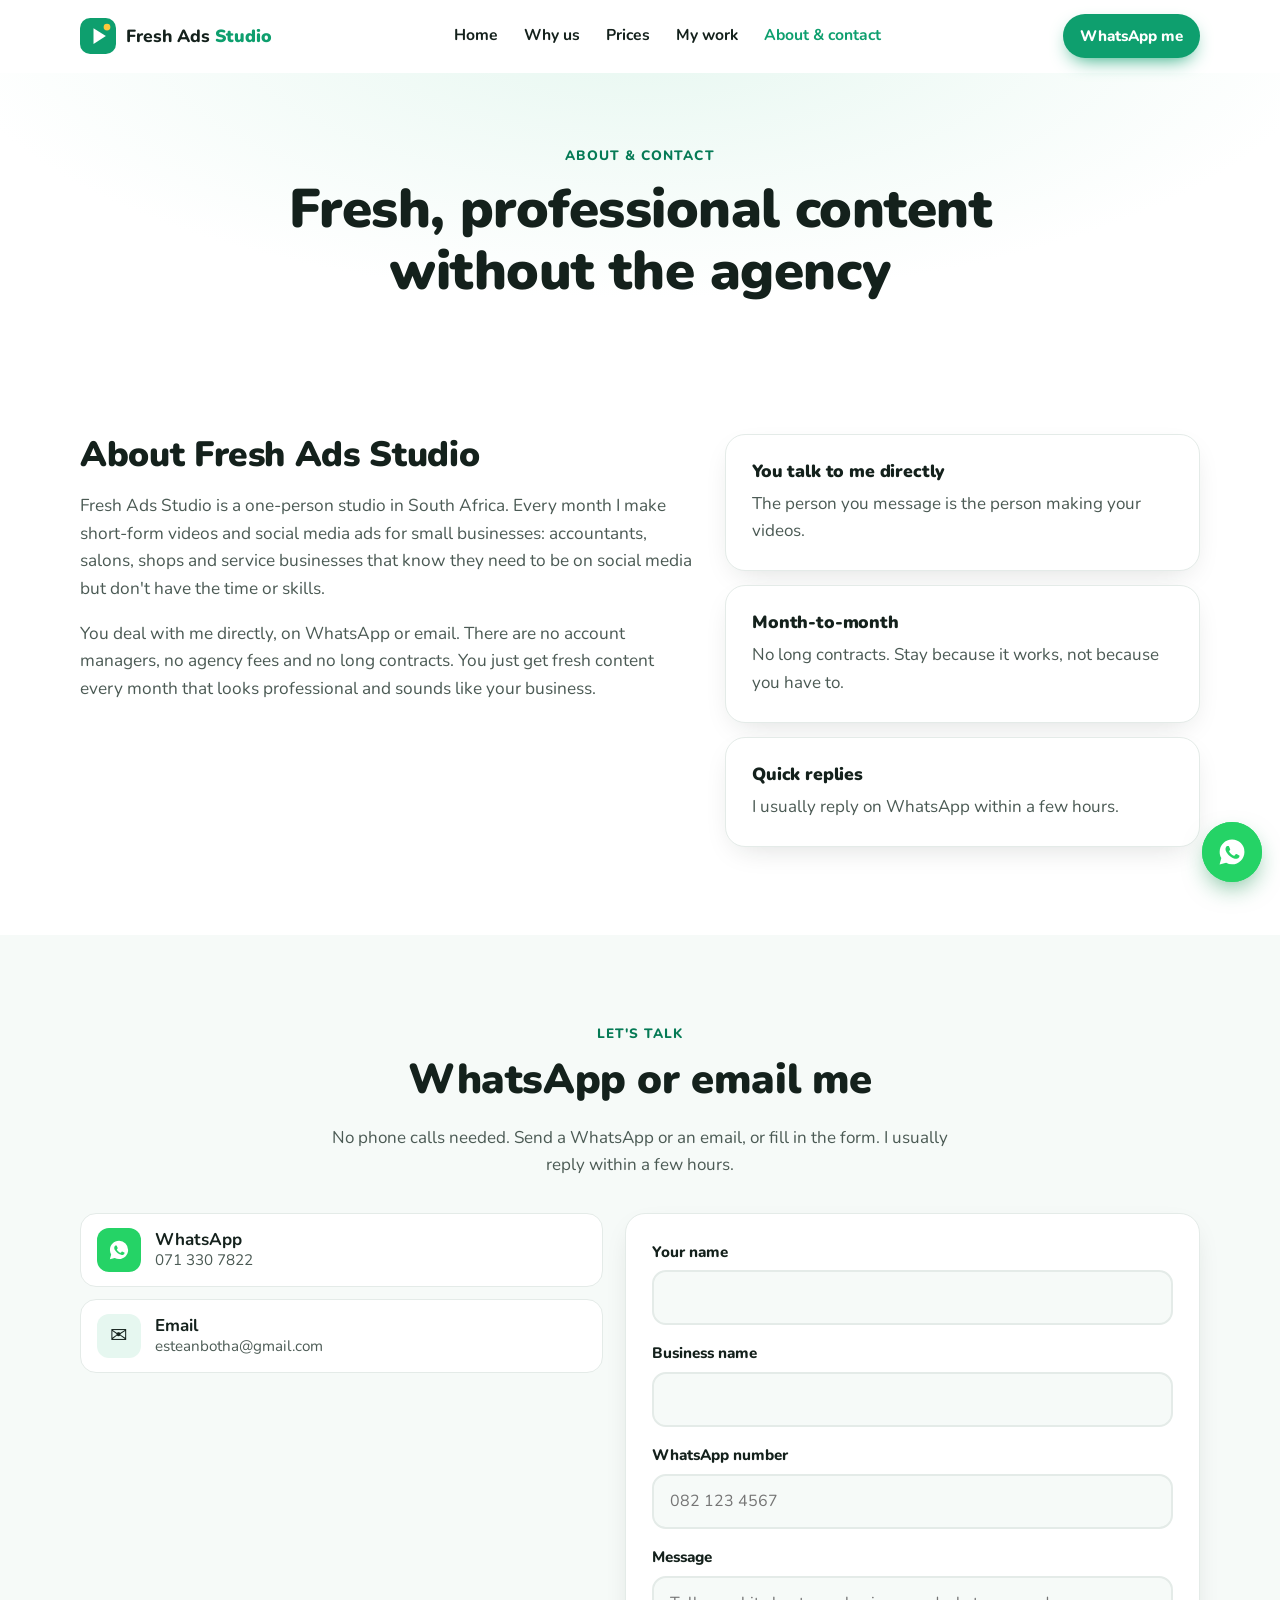
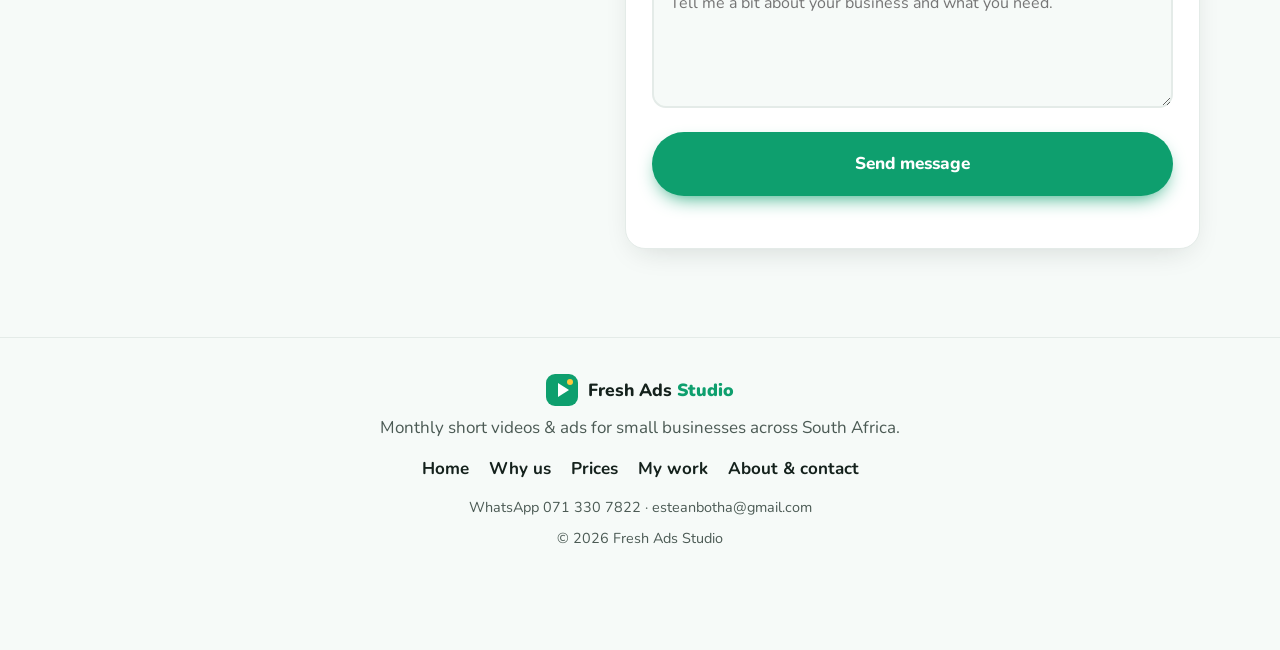
==== contact.html @ c90c86dd "Add Why us page Six reasons to choose Fresh Ads Studio, a comparison with doing it yourself and with" ====
<!doctype html>
<html lang="en">
<head>
  <meta charset="utf-8">
  <meta name="viewport" content="width=device-width, initial-scale=1">
  <title>About &amp; Contact | Fresh Ads Studio</title>
  <meta name="description" content="About Fresh Ads Studio, a one-person studio making short-form videos and social media ads for small businesses in South Africa. Contact me on WhatsApp 071 330 7822 or by email.">
  <meta name="theme-color" content="#0e9f6e">
  <link rel="icon" href="assets/favicon.svg" type="image/svg+xml">

  <meta property="og:type" content="website">
  <meta property="og:title" content="Fresh Ads Studio | Monthly Ads &amp; Video Content for Small Businesses">
  <meta property="og:description" content="Fresh, professional ads and short videos for your business, every month.">
  <meta property="og:image" content="assets/videos/its-all-accounting-showreel.jpg">
  <meta property="og:locale" content="en_ZA">

  <link rel="preconnect" href="https://fonts.googleapis.com">
  <link rel="preconnect" href="https://fonts.gstatic.com" crossorigin>
  <link rel="stylesheet" href="https://fonts.googleapis.com/css2?family=Nunito:wght@400;600;700;800;900&display=swap">
  <link rel="stylesheet" href="styles.css">
</head>
<body>
  <a class="skip-link" href="#main">Skip to content</a>

  <!-- ============ HEADER ============ -->
  <header class="site-header">
    <div class="container header-inner">
      <a href="index.html" class="brand" aria-label="Fresh Ads Studio home">
        <img src="assets/favicon.svg" alt="" width="36" height="36">
        <span>Fresh Ads <b>Studio</b></span>
      </a>
      <nav class="main-nav" aria-label="Main">
        <a href="index.html">Home</a>
        <a href="why.html">Why us</a>
        <a href="prices.html">Prices</a>
        <a href="work.html">My work</a>
        <a href="contact.html" aria-current="page">About &amp; contact</a>
      </nav>
      <div class="header-actions">
        <a href="https://wa.me/27713307822" class="btn btn-primary btn-sm header-cta js-wa" target="_blank" rel="noopener">WhatsApp me</a>
      </div>
    </div>
    <nav class="mobile-nav" aria-label="Pages">
      <a href="index.html">Home</a>
      <a href="why.html">Why</a>
      <a href="prices.html">Prices</a>
      <a href="work.html">Work</a>
      <a href="contact.html" aria-current="page">Contact</a>
    </nav>
  </header>

  <main id="main">
    <section class="page-hero">
      <div class="container">
        <p class="eyebrow">About &amp; contact</p>
        <h1>Fresh, professional content without the agency</h1>
      </div>
    </section>

    <!-- ============ ABOUT ============
         Tip: add a friendly photo of yourself here; it builds trust. -->
    <section class="section about" id="about" aria-labelledby="about-title">
      <div class="container about-grid">
        <div class="about-copy">
          <h2 id="about-title">About Fresh Ads Studio</h2>
          <p>Fresh Ads Studio is a one-person studio in South Africa. Every month I make short-form videos and social media ads for small businesses: accountants, salons, shops and service businesses that know they need to be on social media but don't have the time or skills.</p>
          <p>You deal with me directly, on WhatsApp or email. There are no account managers, no agency fees and no long contracts. You just get fresh content every month that looks professional and sounds like your business.</p>
        </div>
        <ul class="about-points">
          <li class="card"><h3>You talk to me directly</h3><p>The person you message is the person making your videos.</p></li>
          <li class="card"><h3>Month-to-month</h3><p>No long contracts. Stay because it works, not because you have to.</p></li>
          <li class="card"><h3>Quick replies</h3><p>I usually reply on WhatsApp within a few hours.</p></li>
        </ul>
      </div>
    </section>

    <!-- ============ 9. CONTACT ============ -->
    <section class="section contact how" id="contact" aria-labelledby="contact-title">
      <div class="container">
        <p class="eyebrow center">Let's talk</p>
        <h2 id="contact-title" class="section-title">WhatsApp or email me</h2>
        <p class="section-sub">No phone calls needed. Send a WhatsApp or an email, or fill in the form. I usually reply within a few hours.</p>

        <div class="contact-grid">
          <ul class="contact-links">
              <li>
                <a href="https://wa.me/27713307822" class="js-wa" target="_blank" rel="noopener">
                  <span class="cl-icon wa" aria-hidden="true"><svg viewBox="0 0 24 24" width="22" height="22"><use href="#icon-wa"/></svg></span>
                  <span><b>WhatsApp</b><span class="js-phone">071 330 7822</span></span>
                </a>
              </li>
              <li>
                <a href="mailto:esteanbotha@gmail.com" class="js-email">
                  <span class="cl-icon" aria-hidden="true">✉️</span>
                  <span><b>Email</b><span class="js-email-text">esteanbotha@gmail.com</span></span>
                </a>
              </li>
            </ul>
            <form class="card contact-form" id="contact-form" novalidate>
              <div class="field">
                <label for="f-name">Your name</label>
                <input id="f-name" name="name" type="text" autocomplete="name" required>
              </div>
              <div class="field">
                <label for="f-business">Business name</label>
                <input id="f-business" name="business" type="text" autocomplete="organization" required>
              </div>
              <div class="field">
                <label for="f-phone">WhatsApp number</label>
                <input id="f-phone" name="phone" type="tel" autocomplete="tel" inputmode="tel" placeholder="082 123 4567" required>
              </div>
              <div class="field">
                <label for="f-message">Message</label>
                <textarea id="f-message" name="message" rows="4" placeholder="Tell me a bit about your business and what you need."></textarea>
              </div>
              <button type="submit" class="btn btn-primary btn-block btn-lg">Send message</button>
              <p class="form-status" id="form-status" role="status" aria-live="polite"></p>
            </form>
        </div>
      </div>
    </section>
  </main>

  <!-- ============ FOOTER ============ -->
  <footer class="site-footer">
    <div class="container footer-inner">
      <a href="index.html" class="brand">
        <img src="assets/favicon.svg" alt="" width="32" height="32">
        <span>Fresh Ads <b>Studio</b></span>
      </a>
      <p>Monthly short videos &amp; ads for small businesses across South Africa.</p>
      <nav class="footer-nav" aria-label="Footer">
        <a href="index.html">Home</a>
        <a href="why.html">Why us</a>
        <a href="prices.html">Prices</a>
        <a href="work.html">My work</a>
        <a href="contact.html">About &amp; contact</a>
      </nav>
      <p class="small">WhatsApp <span class="js-phone">071 330 7822</span> · <span class="js-email-text">esteanbotha@gmail.com</span></p>
      <p class="small">© <span id="year">2026</span> Fresh Ads Studio</p>
    </div>
  </footer>

  <!-- Sticky WhatsApp button -->
  <a href="https://wa.me/27713307822" class="wa-float js-wa" target="_blank" rel="noopener" aria-label="Chat on WhatsApp">
    <svg aria-hidden="true" viewBox="0 0 24 24" width="30" height="30"><use href="#icon-wa"/></svg>
  </a>

  <!-- SVG sprite -->
  <svg width="0" height="0" style="position:absolute" aria-hidden="true">
    <symbol id="icon-wa" viewBox="0 0 24 24">
      <path fill="currentColor" d="M12.04 2C6.58 2 2.13 6.45 2.13 11.91c0 1.75.46 3.45 1.32 4.95L2.05 22l5.25-1.38a9.9 9.9 0 0 0 4.74 1.2h.01c5.46 0 9.91-4.45 9.91-9.91A9.85 9.85 0 0 0 12.04 2Zm5.8 14.06c-.24.68-1.42 1.32-1.96 1.37-.5.05-.97.24-3.28-.68-2.78-1.1-4.54-3.94-4.67-4.13-.14-.18-1.12-1.49-1.12-2.84 0-1.35.71-2.01.96-2.29.25-.27.55-.34.73-.34l.53.01c.17.01.4-.06.62.48.24.55.8 1.92.87 2.06.07.14.11.3.02.48-.09.18-.14.3-.27.46-.14.16-.29.36-.41.48-.14.14-.28.29-.12.56.16.28.71 1.17 1.53 1.9 1.05.93 1.93 1.22 2.21 1.36.27.14.43.11.59-.07.16-.18.69-.8.87-1.08.18-.27.37-.23.62-.14.25.09 1.6.75 1.87.89.28.14.46.2.53.32.07.11.07.66-.17 1.33Z"/>
    </symbol>
  </svg>

  <script src="script.js" defer></script>
</body>
</html>
---- styles.css ----
/* ==========================================================
   Fresh Ads Studio: styles (mobile-first)
   Change the brand colour here: --primary and --primary-dark
   ========================================================== */
:root {
  --primary: #0e9f6e;
  --primary-dark: #057a55;
  --primary-soft: #e6f7f0;
  --accent: #ffc93c;
  --wa: #25d366;
  --wa-dark: #128c4b;

  --ink: #14211c;
  --ink-soft: #4b5a54;
  --line: #e4ebe8;
  --bg: #ffffff;
  --bg-alt: #f6faf8;

  --radius: 20px;
  --radius-lg: 28px;
  --shadow: 0 10px 30px -12px rgba(20, 33, 28, .18);
  --shadow-lg: 0 24px 60px -20px rgba(20, 33, 28, .28);
  --font: "Nunito", ui-rounded, "SF Pro Rounded", "Segoe UI", system-ui, sans-serif;
  --header-h: 64px;
}

*, *::before, *::after { box-sizing: border-box; }
html { scroll-behavior: smooth; scroll-padding-top: calc(var(--header-h) + 12px); -webkit-text-size-adjust: 100%; }
body {
  margin: 0;
  font-family: var(--font);
  font-size: 1.0625rem;
  line-height: 1.6;
  color: var(--ink);
  background: var(--bg);
  -webkit-font-smoothing: antialiased;
}
img { max-width: 100%; height: auto; display: block; }
a { color: var(--primary-dark); }
h1, h2, h3 { line-height: 1.15; margin: 0 0 .5em; font-weight: 900; letter-spacing: -.01em; }
p { margin: 0 0 1em; }
:focus-visible { outline: 3px solid var(--accent); outline-offset: 3px; border-radius: 8px; }

.container { width: 100%; max-width: 1160px; margin: 0 auto; padding: 0 20px; }
.container.narrow { max-width: 760px; }

.skip-link { position: absolute; left: -999px; top: 8px; background: var(--ink); color: #fff; padding: 8px 14px; border-radius: 10px; z-index: 100; }
.skip-link:focus { left: 8px; }

/* ---------- Buttons ---------- */
.btn {
  display: inline-flex; align-items: center; justify-content: center; gap: .5em;
  font: inherit; font-weight: 800; text-decoration: none;
  padding: .8em 1.4em; border-radius: 999px; border: 2px solid transparent;
  cursor: pointer; transition: transform .15s ease, background .15s ease, box-shadow .15s ease;
  min-height: 48px;
}
.btn:hover { transform: translateY(-2px); }
.btn:active { transform: translateY(0); }
.btn-primary { background: var(--primary); color: #fff; box-shadow: 0 8px 20px -8px var(--primary); }
.btn-primary:hover { background: var(--primary-dark); }
.btn-whatsapp { background: #fff; color: var(--wa-dark); border-color: var(--wa); }
.btn-whatsapp:hover { background: var(--wa); color: #fff; }
.btn-outline { background: #fff; color: var(--primary-dark); border-color: var(--primary); }
.btn-outline:hover { background: var(--primary-soft); }
.btn-lg { font-size: 1.075rem; padding: .95em 1.6em; min-height: 56px; }
.btn-sm { padding: .5em 1em; min-height: 40px; font-size: .95rem; }
.btn-block { width: 100%; }

/* ---------- Header ---------- */
.site-header {
  position: sticky; top: env(safe-area-inset-top, 0px); z-index: 50;
  background: rgba(255, 255, 255, .9);
  backdrop-filter: saturate(160%) blur(10px);
  -webkit-backdrop-filter: saturate(160%) blur(10px);
  border-bottom: 1px solid transparent;
  transition: border-color .2s ease;
}
.site-header.scrolled { border-bottom-color: var(--line); }
.header-inner { display: flex; align-items: center; justify-content: space-between; height: var(--header-h); gap: 12px; }
.brand { display: inline-flex; align-items: center; gap: 10px; color: var(--ink); text-decoration: none; font-weight: 800; font-size: 1.1rem; white-space: nowrap; }
.brand b { color: var(--primary); font-weight: 900; }
.main-nav { display: none; }
.header-actions { display: flex; align-items: center; gap: 10px; }
.header-cta { display: none; }

  font: inherit; font-weight: 800; font-size: .85rem; border: 0; background: transparent; color: var(--ink-soft);
  padding: 6px 12px; border-radius: 999px; cursor: pointer; min-width: 44px; min-height: 34px;
}

/* ---------- Hero ---------- */
.hero { padding: 36px 0 56px; background: radial-gradient(1200px 500px at 85% -10%, var(--primary-soft), transparent 70%); overflow: hidden; }
.hero-grid { display: grid; gap: 40px; align-items: center; }
.eyebrow { font-size: .85rem; font-weight: 800; text-transform: uppercase; letter-spacing: .08em; color: var(--primary-dark); margin-bottom: .8em; }
.eyebrow.center { text-align: center; }
.hero h1 { font-size: clamp(2.2rem, 8vw, 4rem); }
.hl { color: var(--primary); position: relative; white-space: nowrap; }
.hl::after { content: ""; position: absolute; left: 0; right: 0; bottom: .06em; height: .28em; background: var(--accent); opacity: .55; z-index: -1; border-radius: 6px; }
.lead { font-size: 1.15rem; color: var(--ink-soft); max-width: 36em; }
.hero-buttons { display: flex; flex-direction: column; gap: 12px; margin: 28px 0 22px; }
.hero-points { list-style: none; padding: 0; margin: 0; display: flex; flex-wrap: wrap; gap: 8px 18px; color: var(--ink-soft); font-weight: 700; font-size: .95rem; }
.hero-points li::before { content: "✓"; color: var(--primary); font-weight: 900; margin-right: 6px; }

.hero-media { position: relative; max-width: 420px; margin: 0 auto; width: 100%; padding-right: 22%; }
.phone { margin: 0; border-radius: 28px; overflow: hidden; box-shadow: var(--shadow-lg); background: #000; position: relative; }
.phone-main { border: 6px solid #111; transform: rotate(-3deg); }
.phone-side { position: absolute; width: 50%; right: 0; bottom: 8%; border: 5px solid #fff; border-radius: 22px; transform: rotate(5deg); }

/* play button overlay */
.play { position: absolute; inset: 0; margin: auto; width: 68px; height: 68px; border-radius: 50%; background: rgba(255, 255, 255, .92); box-shadow: 0 8px 24px rgba(0, 0, 0, .25); }
.play::after { content: ""; position: absolute; left: 27px; top: 21px; border-style: solid; border-width: 13px 0 13px 21px; border-color: transparent transparent transparent var(--ink); }

/* ---------- Sections ---------- */
.section { padding: 64px 0; }
.section-title { font-size: clamp(1.75rem, 5.5vw, 2.6rem); text-align: center; max-width: 20em; margin: 0 auto .5em; }
.section-sub { text-align: center; color: var(--ink-soft); max-width: 38em; margin: 0 auto 2em; }
.problem, .how, .testimonials { background: var(--bg-alt); }

.cards-3, .cards-4 { display: grid; gap: 18px; margin-top: 32px; }
.card { background: #fff; border: 1px solid var(--line); border-radius: var(--radius); padding: 26px; box-shadow: var(--shadow); }
.card h3 { font-size: 1.25rem; }
.card p { color: var(--ink-soft); margin: 0; }
.icon-badge { display: inline-grid; place-items: center; width: 52px; height: 52px; border-radius: 16px; background: var(--primary-soft); font-size: 1.6rem; margin-bottom: 14px; }
.problem-card .icon-badge { background: #fff3d6; }

/* ---------- Steps ---------- */
.steps { list-style: none; padding: 0; margin: 36px 0 0; display: grid; gap: 18px; counter-reset: none; }
.step { position: relative; background: #fff; border-radius: var(--radius); padding: 24px 24px 24px 84px; border: 1px solid var(--line); }
.step h3 { font-size: 1.2rem; margin-bottom: .3em; }
.step p { margin: 0; color: var(--ink-soft); }
.step-num { position: absolute; left: 22px; top: 22px; width: 44px; height: 44px; border-radius: 50%; background: var(--primary); color: #fff; font-weight: 900; font-size: 1.2rem; display: grid; place-items: center; }

/* ---------- Pricing ---------- */
.pricing { display: grid; gap: 22px; margin-top: 12px; }
.price-card { position: relative; background: #fff; border: 2px solid var(--line); border-radius: var(--radius-lg); padding: 30px 26px; display: flex; flex-direction: column; }
.price-card h3 { font-size: 1.35rem; margin-bottom: .2em; }
.price { margin: 0 0 .4em; display: flex; align-items: baseline; gap: 4px; }
.amount { font-size: 2.6rem; font-weight: 900; letter-spacing: -.02em; }
.per { color: var(--ink-soft); font-weight: 700; }
.price-desc { color: var(--ink-soft); font-size: .98rem; }
.features { list-style: none; padding: 0; margin: 6px 0 26px; flex: 1; }
.features li { padding: 8px 0 8px 30px; position: relative; border-top: 1px dashed var(--line); }
.features li:first-child { border-top: 0; }
.features li::before { content: ""; position: absolute; left: 0; top: 13px; width: 18px; height: 18px; border-radius: 50%; background: var(--primary-soft) url("data:image/svg+xml,%3Csvg xmlns='http://www.w3.org/2000/svg' viewBox='0 0 20 20'%3E%3Cpath d='M5 10.5l3 3 7-7' fill='none' stroke='%23057a55' stroke-width='2.6' stroke-linecap='round' stroke-linejoin='round'/%3E%3C/svg%3E") center/14px no-repeat; }
.price-card.featured { border-color: var(--primary); box-shadow: var(--shadow-lg); }
.badge { position: absolute; top: -14px; left: 50%; transform: translateX(-50%); background: var(--accent); color: var(--ink); font-weight: 900; font-size: .85rem; padding: 5px 14px; border-radius: 999px; white-space: nowrap; }

/* ---------- Portfolio ---------- */
.portfolio { display: grid; grid-template-columns: repeat(2, 1fr); grid-auto-rows: 1fr; gap: 14px; margin-top: 32px; grid-auto-flow: dense; }
.pf-item { position: relative; margin: 0; border-radius: var(--radius); overflow: hidden; background: var(--bg-alt); aspect-ratio: 1 / 1; box-shadow: var(--shadow); }
.pf-item.tall { grid-row: span 2; aspect-ratio: auto; }
.pf-item img { width: 100%; height: 100%; object-fit: cover; transition: transform .4s ease; }
.pf-item img.crop-top { object-position: top; }
.pf-item:hover img { transform: scale(1.04); }
.pf-item .play { width: 56px; height: 56px; }
.pf-item.tall .play { margin: 0; top: 62%; left: 50%; transform: translate(-50%, -50%); }
.pf-item .play::after { left: 22px; top: 17px; border-width: 11px 0 11px 18px; }
.pf-item figcaption { position: absolute; left: 10px; right: 10px; bottom: 10px; background: rgba(255, 255, 255, .94); border-radius: 12px; padding: 6px 10px; font-size: .82rem; font-weight: 800; display: flex; align-items: center; gap: 8px; white-space: nowrap; overflow: hidden; text-overflow: ellipsis; }
.tag { background: var(--primary); color: #fff; border-radius: 6px; padding: 1px 7px; font-size: .72rem; text-transform: uppercase; letter-spacing: .04em; }
.video .tag { background: var(--ink); }

.featured-client { margin-top: 40px; background: var(--ink); color: #fff; border-radius: var(--radius-lg); padding: 30px 26px; display: grid; gap: 26px; }
.featured-client .eyebrow { color: var(--accent); }
.featured-client h3 { font-size: 1.8rem; }
.featured-client p { color: rgba(255, 255, 255, .82); margin: 0; }
.stats { display: grid; grid-template-columns: repeat(3, 1fr); gap: 10px; margin: 0; }
.stats div { background: rgba(255, 255, 255, .07); border-radius: 16px; padding: 14px 10px; text-align: center; display: flex; flex-direction: column-reverse; }
.stats dd { margin: 0; font-size: 1.9rem; font-weight: 900; color: var(--accent); line-height: 1.1; }
.stats dt { font-size: .8rem; color: rgba(255, 255, 255, .75); font-weight: 700; }

.logos-title { text-align: center; margin: 48px 0 16px; color: var(--ink-soft); font-weight: 800; font-size: .9rem; text-transform: uppercase; letter-spacing: .08em; }
.logo-strip { list-style: none; padding: 0; margin: 0; display: flex; flex-wrap: wrap; justify-content: center; align-items: center; gap: 18px 30px; }
.logo-strip img { height: 34px; width: auto; filter: grayscale(1); opacity: .65; transition: filter .2s, opacity .2s; }
.logo-strip img:hover { filter: none; opacity: 1; }
.logo-featured span { display: inline-block; font-weight: 900; font-size: 1.05rem; color: var(--primary-dark); border: 2px solid var(--primary); border-radius: 999px; padding: 6px 16px; background: var(--primary-soft); }

/* ---------- Testimonials ---------- */
.quote { margin: 0; display: flex; flex-direction: column; justify-content: space-between; gap: 18px; }
.quote blockquote { margin: 0; font-size: 1.08rem; font-weight: 600; color: var(--ink); position: relative; padding-top: 30px; }
.quote blockquote::before { content: "“"; position: absolute; top: -18px; left: -4px; font-size: 4.5rem; line-height: 1; color: var(--primary); font-weight: 900; }
.quote figcaption { display: flex; flex-direction: column; font-size: .95rem; }
.quote figcaption span { color: var(--ink-soft); }

/* ---------- FAQ ---------- */
.faq details { border: 1px solid var(--line); border-radius: 16px; margin-bottom: 12px; background: #fff; transition: box-shadow .2s; }
.faq details[open] { box-shadow: var(--shadow); border-color: transparent; }
.faq summary { cursor: pointer; list-style: none; padding: 18px 56px 18px 20px; font-weight: 800; font-size: 1.08rem; position: relative; }
.faq summary::-webkit-details-marker { display: none; }
.faq summary::after { content: "+"; position: absolute; right: 18px; top: 50%; transform: translateY(-50%); width: 28px; height: 28px; border-radius: 50%; background: var(--primary-soft); color: var(--primary-dark); display: grid; place-items: center; font-size: 1.3rem; font-weight: 900; transition: transform .2s; }
.faq details[open] summary::after { content: "–"; }
.faq details p { padding: 0 20px 20px; margin: 0; color: var(--ink-soft); }

/* ---------- Contact ---------- */
.contact-grid { display: grid; gap: 22px; }
.field { margin-bottom: 16px; }
.field label { display: block; font-weight: 800; margin-bottom: 6px; font-size: .95rem; }
.field input, .field textarea {
  width: 100%; font: inherit; font-size: 1rem; color: var(--ink);
  padding: 13px 16px; border: 2px solid var(--line); border-radius: 14px; background: var(--bg-alt);
  transition: border-color .15s, background .15s;
}
.field input:focus, .field textarea:focus { outline: none; border-color: var(--primary); background: #fff; }
.field .invalid, .field input[aria-invalid="true"] { border-color: #e5484d; }
.form-status { margin: 12px 0 0; font-weight: 700; min-height: 1.5em; }
.form-status.ok { color: var(--primary-dark); }
.form-status.err { color: #c62828; }

.contact-links { list-style: none; padding: 0; margin: 0; display: grid; gap: 12px; align-content: start; }
.contact-links a { display: flex; align-items: center; gap: 14px; text-decoration: none; color: var(--ink); background: #fff; border: 1px solid var(--line); border-radius: 16px; padding: 14px 16px; transition: border-color .15s; }
.contact-links a:hover { border-color: var(--primary); }
.contact-links a > span:last-child { display: flex; flex-direction: column; line-height: 1.3; }
.contact-links a > span:last-child span { color: var(--ink-soft); font-size: .95rem; word-break: break-all; }
.cl-icon { width: 44px; height: 44px; border-radius: 12px; display: grid; place-items: center; background: var(--primary-soft); font-size: 1.3rem; flex: none; }
.cl-icon.wa { background: var(--wa); color: #fff; }


/* ---------- Videos ---------- */
.video-grid { display: grid; grid-template-columns: repeat(2, minmax(0, 1fr)); gap: 14px; margin-top: 32px; }
.vid { margin: 0; position: relative; border-radius: var(--radius); overflow: hidden; background: #111; box-shadow: var(--shadow); aspect-ratio: 9 / 16; max-width: 100%; }
.vid video { width: 100%; height: 100%; object-fit: cover; display: block; cursor: pointer; }
.vid figcaption { position: absolute; left: 10px; right: 10px; bottom: 10px; background: rgba(255, 255, 255, .94); border-radius: 12px; padding: 6px 10px; font-size: .82rem; font-weight: 800; display: flex; align-items: center; gap: 8px; white-space: nowrap; overflow: hidden; text-overflow: ellipsis; }
.vid .vid-toggle { position: absolute; top: 10px; right: 10px; width: 36px; height: 36px; border-radius: 50%; border: 0; background: rgba(0, 0, 0, .45); color: #fff; font-size: .9rem; cursor: pointer; display: grid; place-items: center; }
.tag.example { background: var(--ink-soft); }
.tag.client { background: var(--primary); }
.note { text-align: center; color: var(--ink-soft); font-size: .92rem; margin-top: 18px; }

.showcase { display: grid; gap: 26px; align-items: center; background: var(--ink); color: #fff; border-radius: var(--radius-lg); padding: 22px; margin-top: 32px; }
.showcase .eyebrow { color: var(--accent); }
.showcase h3 { font-size: 1.8rem; }
.showcase p { color: rgba(255, 255, 255, .82); }
.showcase ul { margin: 0; padding-left: 1.2em; color: rgba(255, 255, 255, .82); display: grid; gap: 4px; }
.showreel { margin: 0; border-radius: 18px; overflow: hidden; aspect-ratio: 4 / 3; background: #ddd; max-width: 100%; }
.showreel video { width: 100%; height: 100%; object-fit: cover; display: block; }

.page-hero { padding: 48px 0 8px; text-align: center; background: radial-gradient(1000px 400px at 50% -20%, var(--primary-soft), transparent 70%); }
.page-hero h1 { font-size: clamp(2rem, 7vw, 3.4rem); max-width: 16em; margin-inline: auto; text-wrap: balance; }
.page-hero .lead { margin-inline: auto; }
.center-actions { display: flex; flex-wrap: wrap; justify-content: center; gap: 12px; margin-top: 26px; }

.cta-band { background: var(--primary); color: #fff; text-align: center; border-radius: var(--radius-lg); padding: 40px 22px; }
.cta-band h2 { font-size: clamp(1.6rem, 5vw, 2.3rem); }
.cta-band p { color: rgba(255, 255, 255, .88); max-width: 34em; margin-inline: auto; }
.cta-band .btn-light { background: #fff; color: var(--primary-dark); }
.cta-band .btn-ghost { background: transparent; color: #fff; border-color: rgba(255, 255, 255, .7); }

.main-nav a[aria-current="page"] { color: var(--primary); }

@media (min-width: 760px) {
  .video-grid { grid-template-columns: repeat(3, minmax(0, 1fr)); gap: 18px; }
  .video-grid.five { grid-template-columns: repeat(5, minmax(0, 1fr)); }
  .showcase { grid-template-columns: 1.3fr 1fr; padding: 32px; }
  .page-hero { padding: 72px 0 16px; }
}
@media (max-width: 759px) {
  .video-grid.five > :last-child:nth-child(odd) { grid-column: 1 / -1; width: calc(50% - 7px); justify-self: center; }
}

/* ---------- Footer ---------- */
.site-footer { background: var(--bg-alt); border-top: 1px solid var(--line); padding: 36px 0 100px; text-align: center; }
.footer-inner { display: grid; gap: 8px; justify-items: center; }
.site-footer p { color: var(--ink-soft); margin: 0; }
.small { font-size: .9rem; }

/* ---------- Sticky WhatsApp ---------- */
.wa-float {
  position: fixed; right: 18px; bottom: 18px; z-index: 60;
  width: 60px; height: 60px; border-radius: 50%; background: var(--wa); color: #fff;
  display: grid; place-items: center; box-shadow: 0 10px 25px -6px rgba(18, 140, 75, .6);
  transition: transform .2s ease;
  bottom: max(18px, env(safe-area-inset-bottom));
}
.wa-float:hover { transform: scale(1.08); }
.wa-float::before { content: ""; position: absolute; inset: 0; border-radius: 50%; background: var(--wa); z-index: -1; animation: pulse 2.4s infinite; }
@keyframes pulse { 0% { transform: scale(1); opacity: .5; } 80%, 100% { transform: scale(1.6); opacity: 0; } }

/* ---------- Reveal on scroll ---------- */
.reveal { transform: translateY(18px); transition: transform .6s ease; }
.reveal.in { transform: none; }

/* ==========================================================
   Larger screens
   ========================================================== */
@media (min-width: 560px) {
  .hero-buttons { flex-direction: row; flex-wrap: wrap; }
  .header-cta { display: inline-flex; }
  .stats dd { font-size: 2.3rem; }
}

@media (min-width: 760px) {
  .cards-3 { grid-template-columns: repeat(3, 1fr); }
  .cards-4 { grid-template-columns: repeat(2, 1fr); }
  .steps { grid-template-columns: repeat(2, 1fr); }
  .portfolio { grid-template-columns: repeat(3, 1fr); gap: 18px; }
  .featured-client { grid-template-columns: 1.2fr 1fr; align-items: center; padding: 40px; }
  .contact-grid { grid-template-columns: 1fr 1.1fr; align-items: start; }
  .section { padding: 88px 0; }
}

@media (min-width: 960px) {
  :root { --header-h: 72px; }
  .main-nav { display: flex; gap: 26px; }
  .main-nav a { color: var(--ink); text-decoration: none; font-weight: 700; font-size: .98rem; }
  .main-nav a:hover { color: var(--primary); }
  .hero { padding: 64px 0 96px; }
  .hero-grid { grid-template-columns: 1.15fr 1fr; gap: 56px; }
  .hero-media { max-width: 460px; }
  .cards-4 { grid-template-columns: repeat(4, 1fr); }
  .steps { grid-template-columns: repeat(4, 1fr); }
  .step { padding: 80px 22px 24px; }
  .step-num { top: 22px; left: 22px; }
  .pricing { grid-template-columns: repeat(3, 1fr); align-items: stretch; }
  .price-card.featured, .price-card.featured.reveal.in { transform: scale(1.04); }
  .portfolio { grid-template-columns: repeat(4, 1fr); }
}

@media (prefers-reduced-motion: reduce) {
  html { scroll-behavior: auto; }
  *, *::before, *::after { animation: none !important; transition: none !important; }
  .reveal { transform: none; }
}

/* ---------- Multi-page additions ---------- */
.mobile-nav { display: flex; gap: 6px; overflow-x: auto; padding: 0 max(16px, env(safe-area-inset-left, 0px)) 10px; scrollbar-width: none; }
.mobile-nav::-webkit-scrollbar { display: none; }
.mobile-nav a { flex: none; text-decoration: none; color: var(--ink-soft); font-weight: 800; font-size: .88rem; padding: 7px 14px; border-radius: 999px; background: var(--bg-alt); border: 1px solid var(--line); }
.mobile-nav a[aria-current="page"] { background: var(--primary); border-color: var(--primary); color: #fff; }

.page-title { font-size: clamp(2rem, 7vw, 3.2rem); }

.mini-prices { display: grid; gap: 16px; margin-top: 8px; }
.mini-price { position: relative; display: grid; gap: 4px; text-decoration: none; color: var(--ink); background: #fff; border: 2px solid var(--line); border-radius: var(--radius); padding: 24px 22px; transition: border-color .15s, transform .15s; }
.mini-price:hover { border-color: var(--primary); transform: translateY(-2px); }
.mini-price.featured { border-color: var(--primary); box-shadow: var(--shadow); }
.mini-name { font-weight: 900; font-size: 1.15rem; }
.mini-amount { font-weight: 900; font-size: 2.1rem; letter-spacing: -.02em; }
.mini-amount small { font-size: .95rem; color: var(--ink-soft); font-weight: 700; margin-left: 2px; }
.mini-what { color: var(--ink-soft); font-weight: 600; }

.about-grid { display: grid; gap: 28px; }
.about-copy h2 { font-size: clamp(1.6rem, 5vw, 2.2rem); }
.about-copy p { color: var(--ink-soft); font-size: 1.08rem; max-width: 38em; }
.about-points { list-style: none; padding: 0; margin: 0; display: grid; gap: 14px; }
.about-points h3 { font-size: 1.1rem; }

.footer-nav { display: flex; flex-wrap: wrap; justify-content: center; gap: 8px 20px; margin: 6px 0; }
.footer-nav a { color: var(--ink); font-weight: 700; text-decoration: none; }
.footer-nav a:hover { color: var(--primary); }

@media (min-width: 760px) {
  .mini-prices { grid-template-columns: repeat(3, minmax(0, 1fr)); }
  .about-grid { grid-template-columns: 1.3fr 1fr; align-items: start; }
}
@media (min-width: 960px) {
  .mobile-nav { display: none; }
}
@media (max-width: 959px) {
  html { scroll-padding-top: calc(var(--header-h) + 60px); }
}
.phone video { width: 100%; height: auto; display: block; aspect-ratio: 9 / 16; object-fit: cover; }
.mobile-nav { gap: 4px; }
.mobile-nav a { flex: 1 1 0; text-align: center; padding: 7px 6px; font-size: .84rem; }

/* ---------- Monthly / yearly toggle ---------- */
.billing-toggle { display: flex; width: max-content; max-width: 100%; margin: -8px auto 34px; background: var(--bg-alt); border: 1px solid var(--line); border-radius: 999px; padding: 4px; gap: 4px; }
.billing-toggle button { font: inherit; font-weight: 800; border: 0; background: transparent; color: var(--ink-soft); padding: 10px 20px; border-radius: 999px; cursor: pointer; min-height: 44px; display: inline-flex; align-items: center; gap: 8px; }
.billing-toggle button[aria-pressed="true"] { background: var(--primary); color: #fff; }
.billing-toggle .save { background: var(--accent); color: var(--ink); font-size: .75rem; padding: 2px 8px; border-radius: 999px; }
.yearly-note { color: var(--primary-dark); font-weight: 800; font-size: .92rem; margin: -6px 0 6px; }

/* ---------- Mixed-shape video layout ---------- */
.video-masonry { columns: 2; column-gap: 14px; margin-top: 32px; }
.video-masonry .vid { break-inside: avoid; margin: 0 0 14px; width: 100%; }
.video-masonry.teaser { columns: auto; display: grid; grid-template-columns: repeat(2, minmax(0, 1fr)); gap: 14px; align-items: center; }
.video-masonry.teaser .vid { margin: 0; }
.video-masonry.teaser > :last-child:nth-child(odd) { grid-column: 1 / -1; width: calc(50% - 7px); justify-self: center; }
.video-wide { max-width: 900px; margin: 4px auto 0; }
@media (min-width: 760px) {
  .video-masonry { columns: 3; column-gap: 18px; }
  .video-masonry .vid { margin-bottom: 18px; }
  .video-masonry.teaser { grid-template-columns: repeat(3, minmax(0, 1fr)); gap: 18px; }
  .video-masonry.teaser > :last-child:nth-child(odd) { grid-column: auto; width: auto; }
}
.video-masonry .vid, .video-wide .vid { aspect-ratio: auto; background: #fff; border: 1px solid var(--line); }
.video-masonry .vid video, .video-wide .vid video { aspect-ratio: var(--ar, 9 / 16); height: auto; }
.video-masonry .vid figcaption, .video-wide .vid figcaption { position: static; background: #fff; border-radius: 0; padding: 10px 12px; }

/* ---------- Why us page ---------- */
.sr-only { position: absolute; width: 1px; height: 1px; padding: 0; margin: -1px; overflow: hidden; clip: rect(0 0 0 0); white-space: nowrap; border: 0; }
.reasons { display: grid; gap: 18px; margin-top: 32px; }
.reason h3 { font-size: 1.2rem; }
.compare-wrap { overflow-x: auto; margin-top: 28px; border-radius: var(--radius); border: 1px solid var(--line); background: #fff; box-shadow: var(--shadow); }
.compare { width: 100%; min-width: 640px; border-collapse: collapse; font-size: .98rem; }
.compare th, .compare td { padding: 14px 16px; text-align: left; vertical-align: top; border-bottom: 1px solid var(--line); }
.compare thead th { font-weight: 900; background: var(--bg-alt); }
.compare tbody th { font-weight: 800; color: var(--ink); width: 22%; }
.compare td { color: var(--ink-soft); }
.compare .us { background: var(--primary-soft); color: var(--primary-dark); font-weight: 800; }
.compare thead .us { background: var(--primary); color: #fff; }
.compare tr:last-child th, .compare tr:last-child td { border-bottom: 0; }
.get-list { list-style: none; padding: 0; margin: 28px 0 0; display: grid; gap: 12px; }
.get-list li { background: #fff; border: 1px solid var(--line); border-radius: 16px; padding: 16px 18px 16px 54px; position: relative; color: var(--ink-soft); }
.get-list li b { color: var(--ink); }
.get-list li::before { content: ""; position: absolute; left: 18px; top: 18px; width: 22px; height: 22px; border-radius: 50%; background: var(--primary) url("data:image/svg+xml,%3Csvg xmlns='http://www.w3.org/2000/svg' viewBox='0 0 20 20'%3E%3Cpath d='M5 10.5l3 3 7-7' fill='none' stroke='white' stroke-width='2.6' stroke-linecap='round' stroke-linejoin='round'/%3E%3C/svg%3E") center/15px no-repeat; }
.mobile-nav a { font-size: .8rem; padding: 7px 4px; }
@media (min-width: 760px) { .reasons { grid-template-columns: repeat(2, minmax(0, 1fr)); } }
@media (min-width: 960px) { .reasons { grid-template-columns: repeat(3, minmax(0, 1fr)); } }
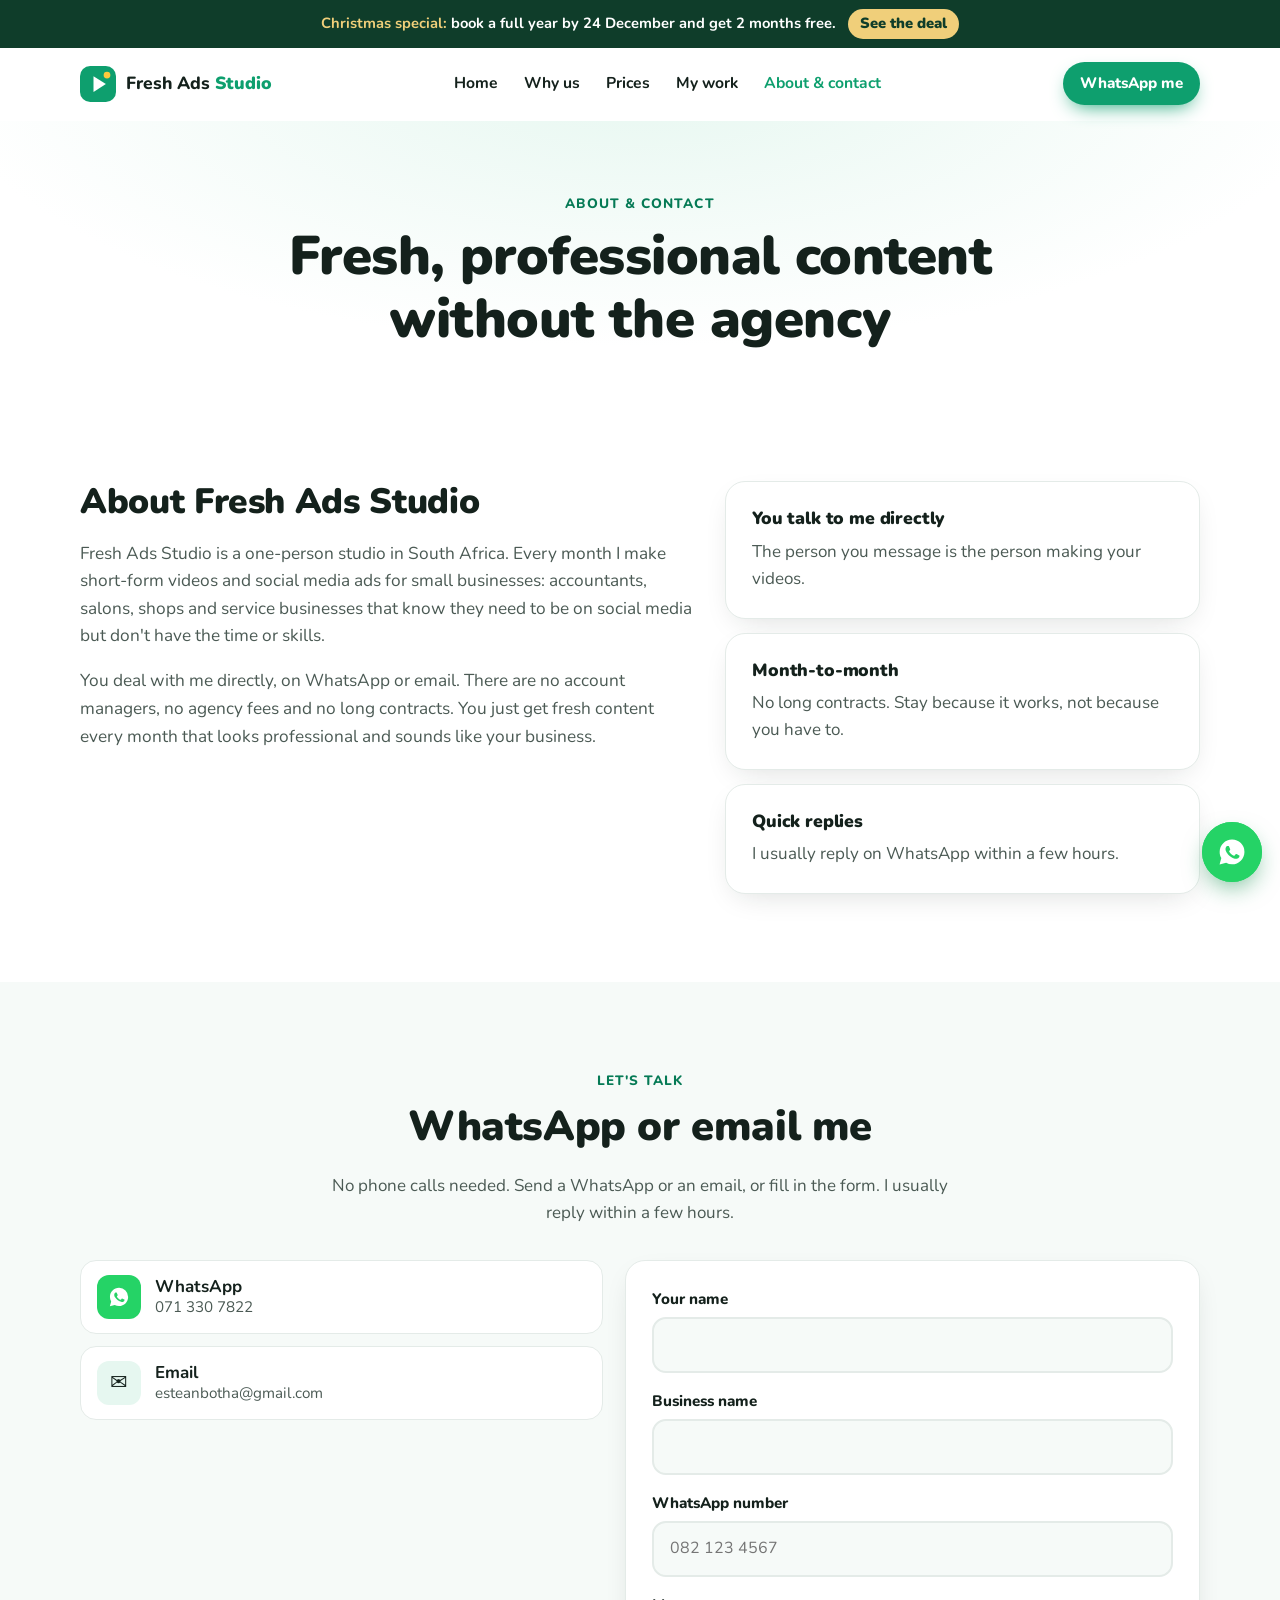
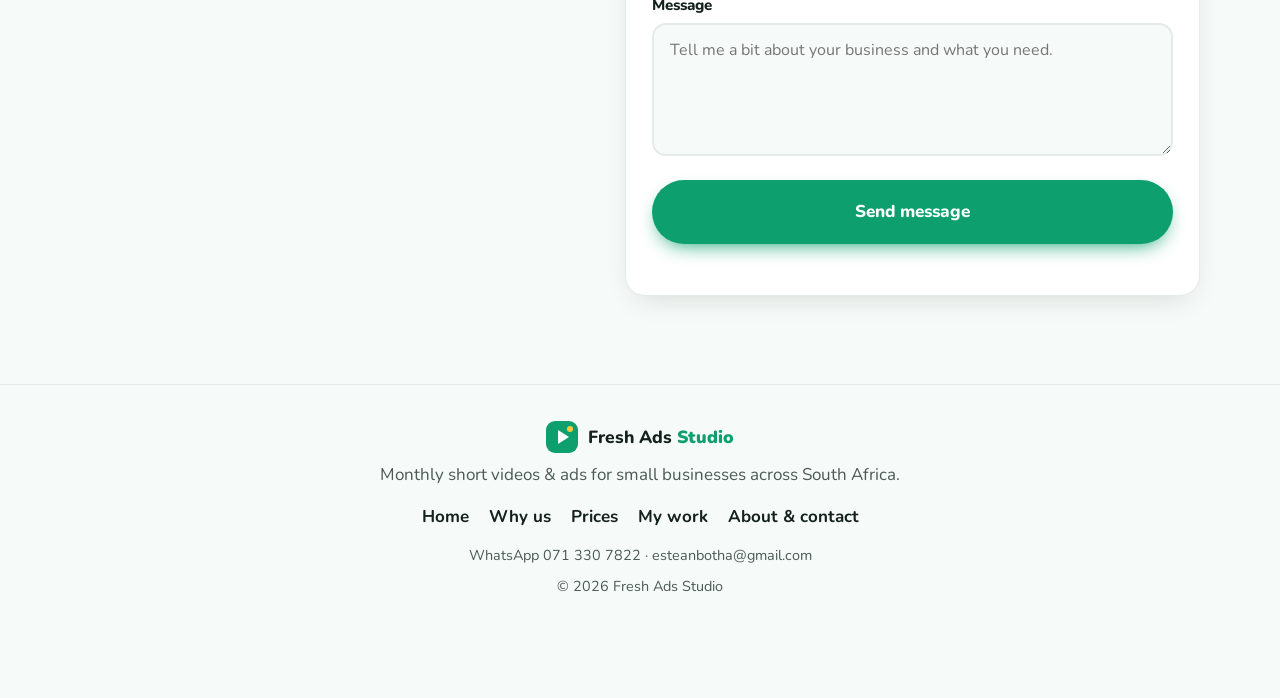
==== commit ffc95bc1: "Add Christmas special: book a year by 24 December, get 2 months free Banner on every page, deal box " ====
--- a/contact.html
+++ b/contact.html
@@ -21,6 +21,10 @@
 </head>
 <body>
   <a class="skip-link" href="#main">Skip to content</a>
+  <div class="promo-bar" data-until="2026-12-25">
+    <span><b>Christmas special:</b> book a full year by 24 December and get 2 months free.</span>
+    <a href="prices.html?billing=yearly#xmas-deal">See the deal</a>
+  </div>
 
   <!-- ============ HEADER ============ -->
   <header class="site-header">
--- a/styles.css
+++ b/styles.css
@@ -404,3 +404,27 @@
 .mobile-nav a { font-size: .8rem; padding: 7px 4px; }
 @media (min-width: 760px) { .reasons { grid-template-columns: repeat(2, minmax(0, 1fr)); } }
 @media (min-width: 960px) { .reasons { grid-template-columns: repeat(3, minmax(0, 1fr)); } }
+
+/* ---------- Christmas special ---------- */
+.promo-bar { background: #0f3d2a; color: #fff; text-align: center; font-size: .92rem; font-weight: 700; padding: 9px max(16px, env(safe-area-inset-right, 0px)) 9px max(16px, env(safe-area-inset-left, 0px)); display: flex; flex-wrap: wrap; justify-content: center; align-items: center; gap: 4px 12px; }
+.promo-bar b { color: #f0cf7a; }
+.promo-bar a { color: #0f3d2a; background: #f0cf7a; text-decoration: none; font-weight: 900; padding: 3px 12px; border-radius: 999px; white-space: nowrap; }
+.xmas-deal { position: relative; overflow: hidden; background: radial-gradient(700px 300px at 50% 0%, #1f6b47, #0f3d2a 70%); color: #fff; border-radius: var(--radius-lg); padding: 34px 22px; margin: 0 auto 34px; max-width: 760px; text-align: center; box-shadow: var(--shadow-lg); }
+.xmas-deal::before { content: ""; position: absolute; inset: 0 0 auto; height: 14px; background: repeating-linear-gradient(90deg, #ef476f 0 10px, transparent 10px 30px, #ffd166 30px 40px, transparent 40px 60px, #06d6a0 60px 70px, transparent 70px 90px); opacity: .9; }
+.xmas-eyebrow { color: #f0cf7a; font-weight: 900; text-transform: uppercase; letter-spacing: .12em; font-size: .85rem; margin: 6px 0 .4em; }
+.xmas-deal h2 { font-size: clamp(1.7rem, 5.5vw, 2.4rem); color: #fff; }
+.xmas-deal p { color: rgba(255, 255, 255, .86); max-width: 34em; margin-inline: auto; }
+.xmas-prices { list-style: none; padding: 0; margin: 22px 0 24px; display: grid; gap: 10px; }
+.xmas-prices li { display: grid; grid-template-columns: 1fr auto auto; align-items: baseline; gap: 12px; background: rgba(255, 255, 255, .08); border: 1px solid rgba(240, 207, 122, .3); border-radius: 14px; padding: 12px 16px; text-align: left; }
+.xmas-prices span { font-weight: 800; }
+.xmas-prices s { color: rgba(255, 255, 255, .55); font-weight: 700; }
+.xmas-prices b { color: #f0cf7a; font-size: 1.35rem; font-weight: 900; }
+.btn-gold { background: #f0cf7a; color: #0f3d2a; }
+.btn-gold:hover { background: #ffe09a; }
+.price .was { display: block; width: 100%; color: var(--ink-soft); font-weight: 700; font-size: 1.05rem; margin-bottom: -4px; }
+.price { flex-wrap: wrap; }
+@media (min-width: 760px) {
+  .xmas-deal { padding: 42px 40px; }
+  .xmas-prices { grid-template-columns: repeat(3, minmax(0, 1fr)); }
+  .xmas-prices li { grid-template-columns: 1fr; text-align: center; gap: 2px; }
+}
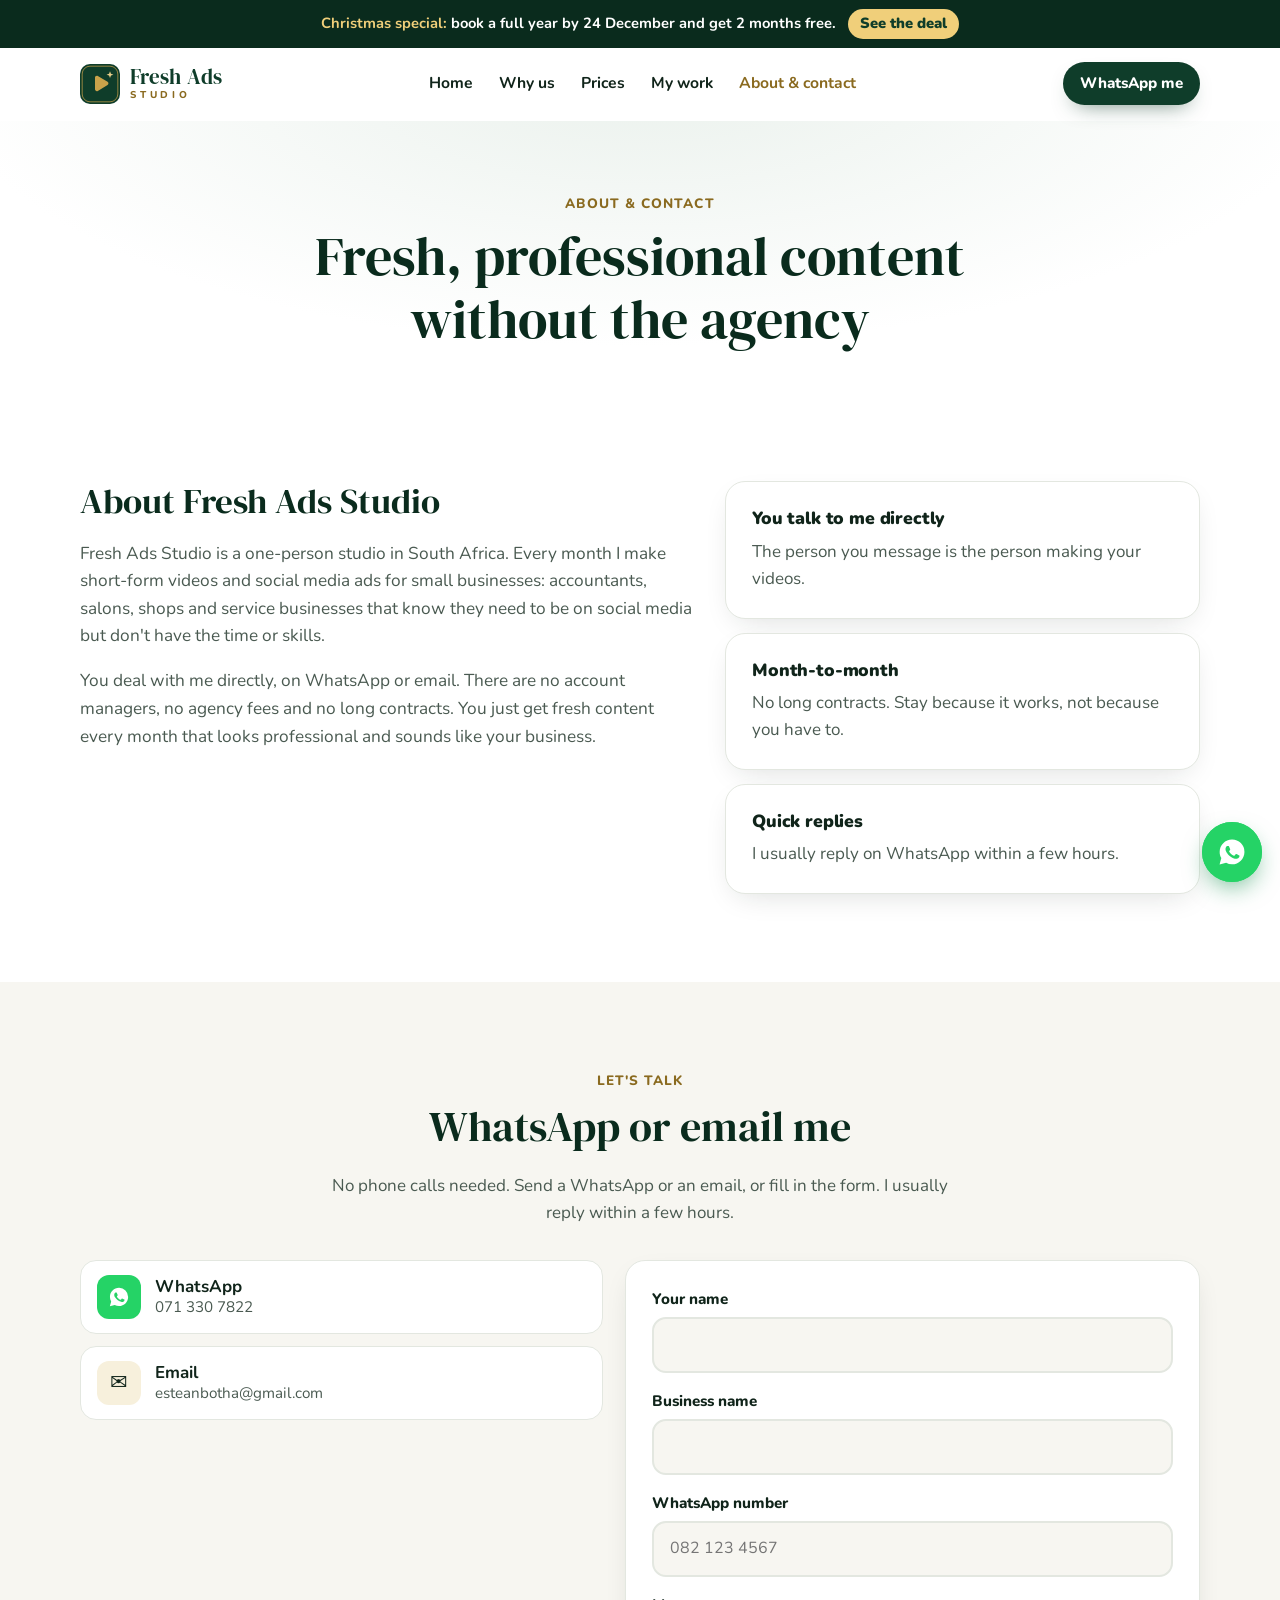
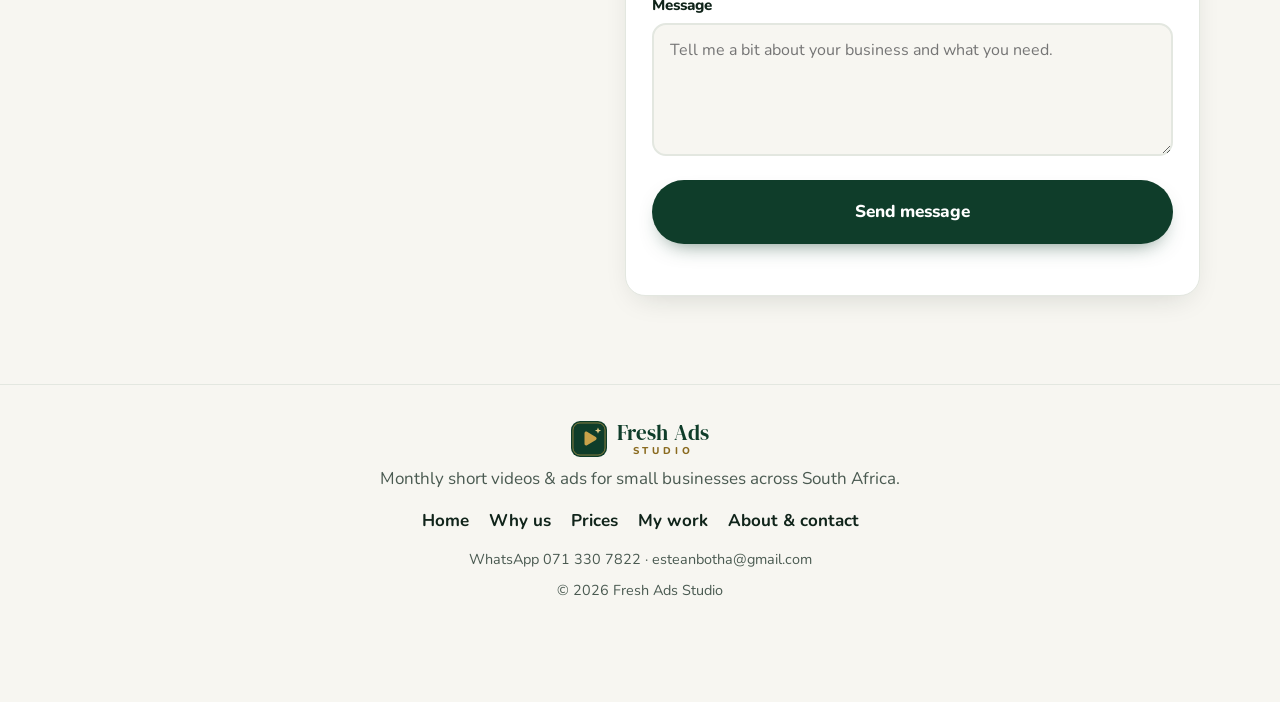
==== commit bec7d3bc: "Rebrand to deep green and gold with a new logo - New logo: gold play button and sparkle on a deep gr" ====
--- a/contact.html
+++ b/contact.html
@@ -5,7 +5,7 @@
   <meta name="viewport" content="width=device-width, initial-scale=1">
   <title>About &amp; Contact | Fresh Ads Studio</title>
   <meta name="description" content="About Fresh Ads Studio, a one-person studio making short-form videos and social media ads for small businesses in South Africa. Contact me on WhatsApp 071 330 7822 or by email.">
-  <meta name="theme-color" content="#0e9f6e">
+  <meta name="theme-color" content="#0f3d2a">
   <link rel="icon" href="assets/favicon.svg" type="image/svg+xml">
 
   <meta property="og:type" content="website">
@@ -16,7 +16,7 @@
 
   <link rel="preconnect" href="https://fonts.googleapis.com">
   <link rel="preconnect" href="https://fonts.gstatic.com" crossorigin>
-  <link rel="stylesheet" href="https://fonts.googleapis.com/css2?family=Nunito:wght@400;600;700;800;900&display=swap">
+  <link rel="stylesheet" href="https://fonts.googleapis.com/css2?family=DM+Serif+Display:ital@0;1&family=Nunito:wght@400;600;700;800;900&display=swap">
   <link rel="stylesheet" href="styles.css">
 </head>
 <body>
@@ -30,8 +30,8 @@
   <header class="site-header">
     <div class="container header-inner">
       <a href="index.html" class="brand" aria-label="Fresh Ads Studio home">
-        <img src="assets/favicon.svg" alt="" width="36" height="36">
-        <span>Fresh Ads <b>Studio</b></span>
+        <img src="assets/favicon.svg" alt="" width="40" height="40">
+        <span class="wordmark"><span class="wm-main">Fresh Ads</span><span class="wm-sub">Studio</span></span>
       </a>
       <nav class="main-nav" aria-label="Main">
         <a href="index.html">Home</a>
@@ -129,8 +129,8 @@
   <footer class="site-footer">
     <div class="container footer-inner">
       <a href="index.html" class="brand">
-        <img src="assets/favicon.svg" alt="" width="32" height="32">
-        <span>Fresh Ads <b>Studio</b></span>
+        <img src="assets/favicon.svg" alt="" width="36" height="36">
+        <span class="wordmark"><span class="wm-main">Fresh Ads</span><span class="wm-sub">Studio</span></span>
       </a>
       <p>Monthly short videos &amp; ads for small businesses across South Africa.</p>
       <nav class="footer-nav" aria-label="Footer">
--- a/styles.css
+++ b/styles.css
@@ -1,20 +1,26 @@
 /* ==========================================================
    Fresh Ads Studio: styles (mobile-first)
-   Change the brand colour here: --primary and --primary-dark
+   Brand colours are set in :root below (deep green --primary, gold --gold)
    ========================================================== */
 :root {
-  --primary: #0e9f6e;
-  --primary-dark: #057a55;
-  --primary-soft: #e6f7f0;
-  --accent: #ffc93c;
+  /* Brand: deep green + gold */
+  --primary: #0f3d2a;
+  --primary-dark: #0a2b1d;
+  --primary-soft: #eaf1ec;
+  --accent: #c9a24a;
+  --gold: #c9a24a;
+  --gold-light: #e9cf8a;
+  --gold-dark: #8a6a1f;
+  --gold-soft: #f7f0dc;
   --wa: #25d366;
   --wa-dark: #128c4b;
 
-  --ink: #14211c;
-  --ink-soft: #4b5a54;
-  --line: #e4ebe8;
+  --ink: #10241a;
+  --ink-soft: #4a5a51;
+  --line: #e3e7e0;
   --bg: #ffffff;
-  --bg-alt: #f6faf8;
+  --bg-alt: #f7f6f1;
+  --serif: "DM Serif Display", Georgia, "Times New Roman", serif;
 
   --radius: 20px;
   --radius-lg: 28px;
@@ -141,7 +147,7 @@
 .features { list-style: none; padding: 0; margin: 6px 0 26px; flex: 1; }
 .features li { padding: 8px 0 8px 30px; position: relative; border-top: 1px dashed var(--line); }
 .features li:first-child { border-top: 0; }
-.features li::before { content: ""; position: absolute; left: 0; top: 13px; width: 18px; height: 18px; border-radius: 50%; background: var(--primary-soft) url("data:image/svg+xml,%3Csvg xmlns='http://www.w3.org/2000/svg' viewBox='0 0 20 20'%3E%3Cpath d='M5 10.5l3 3 7-7' fill='none' stroke='%23057a55' stroke-width='2.6' stroke-linecap='round' stroke-linejoin='round'/%3E%3C/svg%3E") center/14px no-repeat; }
+.features li::before { content: ""; position: absolute; left: 0; top: 13px; width: 18px; height: 18px; border-radius: 50%; background: var(--primary-soft) url("data:image/svg+xml,%3Csvg xmlns='http://www.w3.org/2000/svg' viewBox='0 0 20 20'%3E%3Cpath d='M5 10.5l3 3 7-7' fill='none' stroke='%230f3d2a' stroke-width='2.6' stroke-linecap='round' stroke-linejoin='round'/%3E%3C/svg%3E") center/14px no-repeat; }
 .price-card.featured { border-color: var(--primary); box-shadow: var(--shadow-lg); }
 .badge { position: absolute; top: -14px; left: 50%; transform: translateX(-50%); background: var(--accent); color: var(--ink); font-weight: 900; font-size: .85rem; padding: 5px 14px; border-radius: 999px; white-space: nowrap; }
 
@@ -428,3 +434,64 @@
   .xmas-prices { grid-template-columns: repeat(3, minmax(0, 1fr)); }
   .xmas-prices li { grid-template-columns: 1fr; text-align: center; gap: 2px; }
 }
+
+
+/* ==========================================================
+   Deep green + gold theme
+   ========================================================== */
+.brand { gap: 10px; }
+.wordmark { display: flex; flex-direction: column; line-height: 1; }
+.wm-main { font-family: var(--serif); font-weight: 400; font-size: 1.32rem; color: var(--primary); letter-spacing: .005em; }
+.wm-sub { font-family: var(--font); font-weight: 800; font-size: .62rem; letter-spacing: .38em; text-transform: uppercase; color: var(--gold-dark); margin-top: 4px; }
+
+.eyebrow { color: var(--gold-dark); }
+.hl { color: var(--primary); }
+.hl::after { background: var(--gold); opacity: .38; }
+.hero { background: radial-gradient(1100px 480px at 85% -10%, var(--gold-soft), transparent 65%), radial-gradient(900px 500px at 0% 0%, var(--primary-soft), transparent 60%); }
+.hero-points li::before { color: var(--gold-dark); }
+
+.btn-primary { background: var(--primary); color: #fff; box-shadow: 0 10px 22px -12px rgba(15, 61, 42, .7); }
+.btn-primary:hover { background: #17533a; }
+.btn-outline { color: var(--primary); border-color: var(--primary); }
+.btn-outline:hover { background: var(--primary-soft); }
+
+.icon-badge { background: var(--primary-soft); }
+.problem-card .icon-badge { background: var(--gold-soft); }
+.step-num { background: var(--primary); color: var(--gold-light); box-shadow: 0 0 0 3px var(--gold-soft); }
+
+.price-card.featured { border-color: var(--gold); }
+.badge { background: var(--gold); color: var(--primary-dark); }
+.mini-price.featured { border-color: var(--gold); }
+.mini-price:hover { border-color: var(--primary); }
+
+.tag, .tag.client { background: var(--primary); color: var(--gold-light); }
+.showcase { background: linear-gradient(160deg, #13472f, var(--primary-dark)); }
+.showcase .eyebrow { color: var(--gold-light); }
+
+.cta-band { background: linear-gradient(160deg, #13472f, var(--primary-dark)); border: 1px solid rgba(201, 162, 74, .35); }
+.cta-band h2 { color: #fff; }
+.cta-band .btn-light { background: var(--gold); color: var(--primary-dark); }
+.cta-band .btn-light:hover { background: var(--gold-light); }
+.cta-band .btn-ghost { border-color: rgba(233, 207, 138, .7); color: var(--gold-light); }
+
+.faq summary::after { background: var(--gold-soft); color: var(--gold-dark); }
+.cl-icon { background: var(--gold-soft); }
+.compare .us { background: var(--primary-soft); color: var(--primary); }
+.compare thead .us { background: var(--primary); color: var(--gold-light); }
+.billing-toggle .save { background: var(--gold); color: var(--primary-dark); }
+.mobile-nav a[aria-current="page"], .billing-toggle button[aria-pressed="true"] { background: var(--primary); border-color: var(--primary); color: var(--gold-light); }
+.main-nav a[aria-current="page"], .main-nav a:hover, .footer-nav a:hover { color: var(--gold-dark); }
+.yearly-note { color: var(--gold-dark); }
+.site-footer { background: var(--bg-alt); }
+.promo-bar { background: var(--primary-dark); }
+:focus-visible { outline-color: var(--gold); }
+h1, h2, .section-title, .page-title { font-family: var(--serif); font-weight: 400; letter-spacing: 0; color: var(--primary-dark); }
+.cta-band h2, .xmas-deal h2, .showcase h3 { color: #fff; }
+.hero h1 { line-height: 1.05; }
+.amount, .mini-amount { font-family: var(--serif); font-weight: 400; letter-spacing: 0; color: var(--primary-dark); }
+.hl { color: var(--gold-dark); font-style: italic; }
+.hl::after { opacity: .22; }
+@media (max-width: 559px) {
+  .promo-bar { font-size: .8rem; padding-block: 7px; gap: 2px 8px; }
+  .promo-bar a { padding: 2px 10px; }
+}
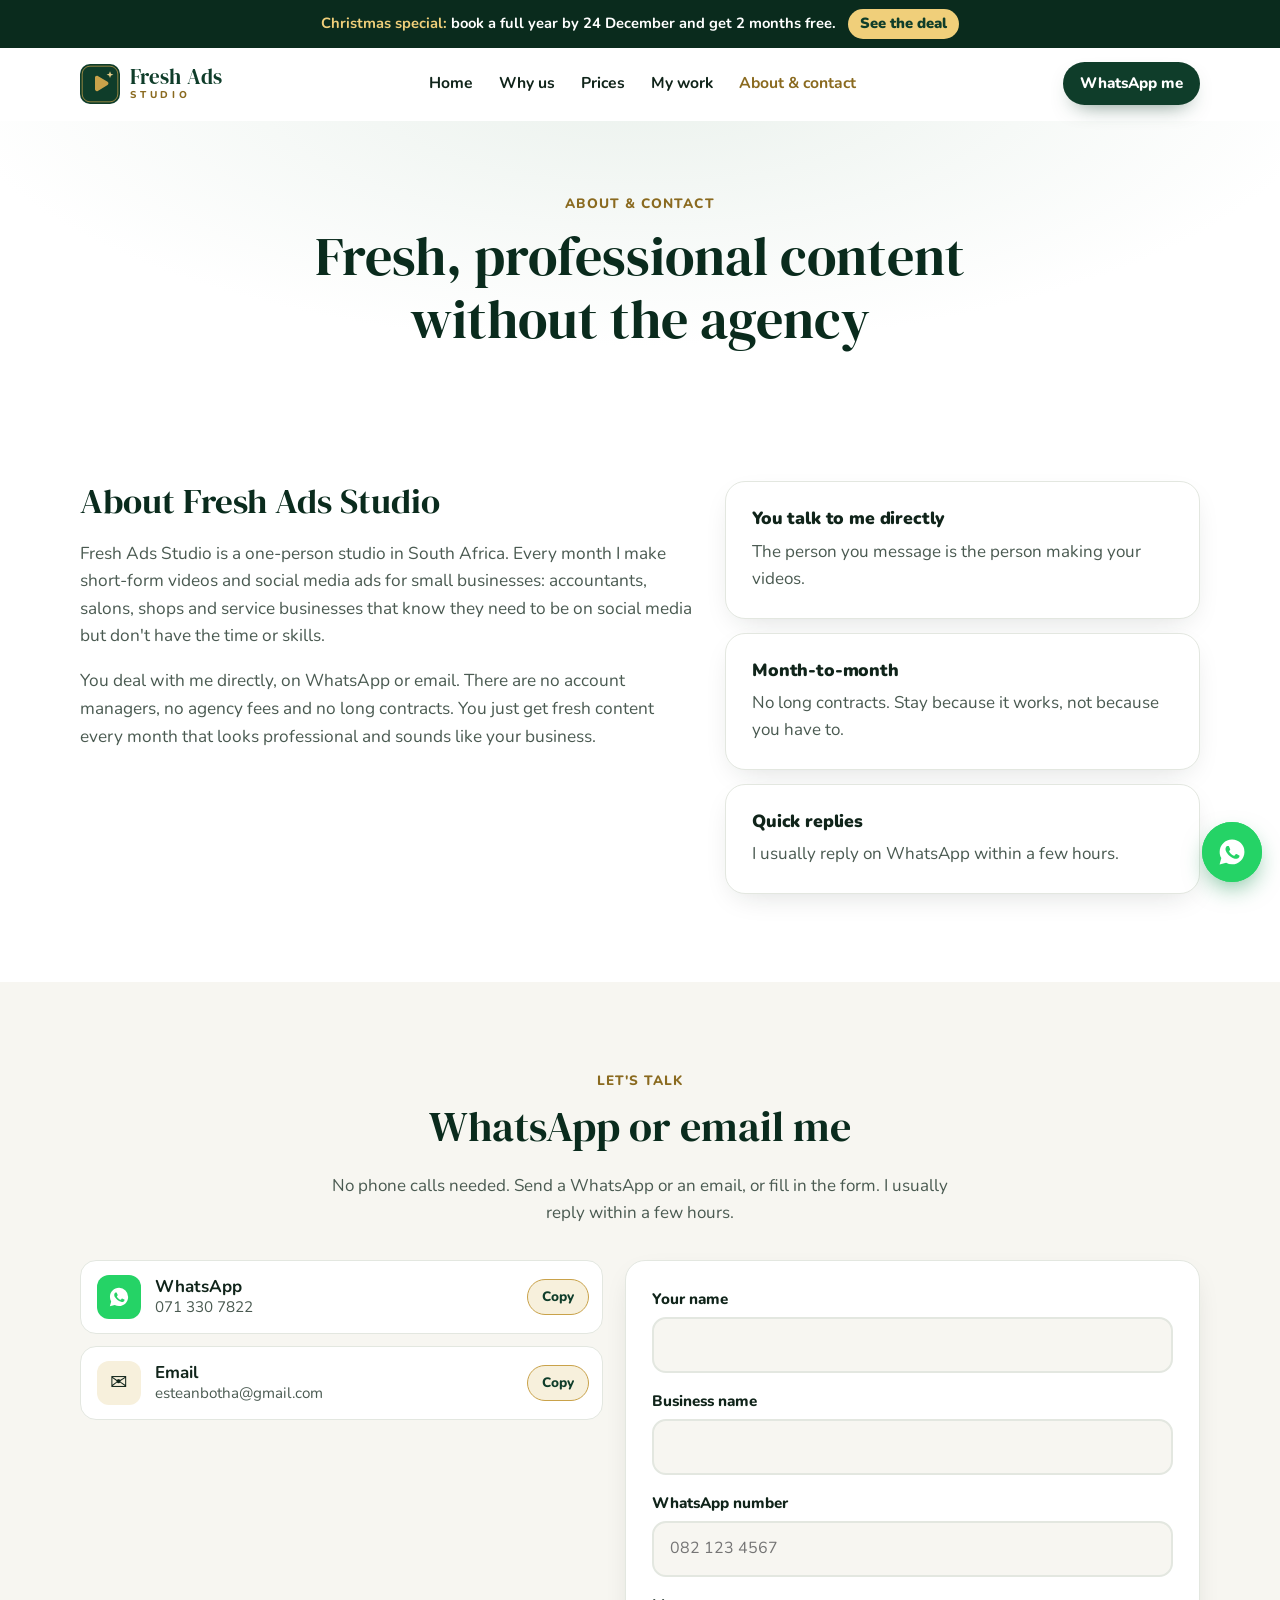
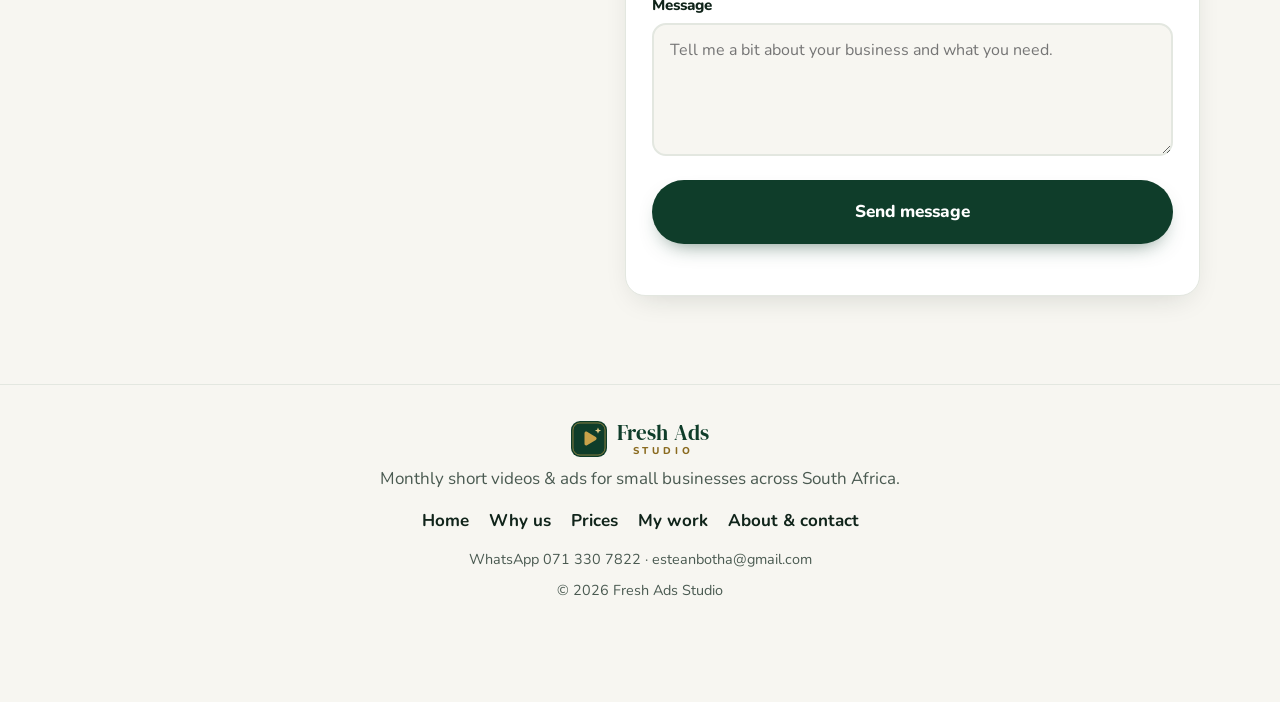
==== commit e2c334e6: "Describe the service as fully done for you; make contact work without pop-ups - Copy now says I set " ====
--- a/contact.html
+++ b/contact.html
@@ -87,17 +87,19 @@
 
         <div class="contact-grid">
           <ul class="contact-links">
-              <li>
+              <li class="contact-row">
                 <a href="https://wa.me/27713307822" class="js-wa" target="_blank" rel="noopener">
                   <span class="cl-icon wa" aria-hidden="true"><svg viewBox="0 0 24 24" width="22" height="22"><use href="#icon-wa"/></svg></span>
                   <span><b>WhatsApp</b><span class="js-phone">071 330 7822</span></span>
                 </a>
+                <button type="button" class="copy-btn" data-copy="phone" aria-label="Copy WhatsApp number">Copy</button>
               </li>
-              <li>
+              <li class="contact-row">
                 <a href="mailto:esteanbotha@gmail.com" class="js-email">
                   <span class="cl-icon" aria-hidden="true">✉️</span>
                   <span><b>Email</b><span class="js-email-text">esteanbotha@gmail.com</span></span>
                 </a>
+                <button type="button" class="copy-btn" data-copy="email" aria-label="Copy email address">Copy</button>
               </li>
             </ul>
             <form class="card contact-form" id="contact-form" novalidate>
--- a/styles.css
+++ b/styles.css
@@ -495,3 +495,10 @@
   .promo-bar { font-size: .8rem; padding-block: 7px; gap: 2px 8px; }
   .promo-bar a { padding: 2px 10px; }
 }
+
+/* ---------- Contact: copy buttons and WhatsApp send button ---------- */
+.contact-row { position: relative; }
+.contact-row a { padding-right: 96px; }
+.copy-btn { position: absolute; right: 14px; top: 50%; transform: translateY(-50%); font: inherit; font-weight: 800; font-size: .85rem; color: var(--primary); background: var(--gold-soft); border: 1px solid var(--gold); border-radius: 999px; padding: 6px 14px; min-height: 36px; cursor: pointer; }
+.copy-btn:hover { background: var(--gold-light); }
+.wa-send { margin-top: 12px; text-align: center; }
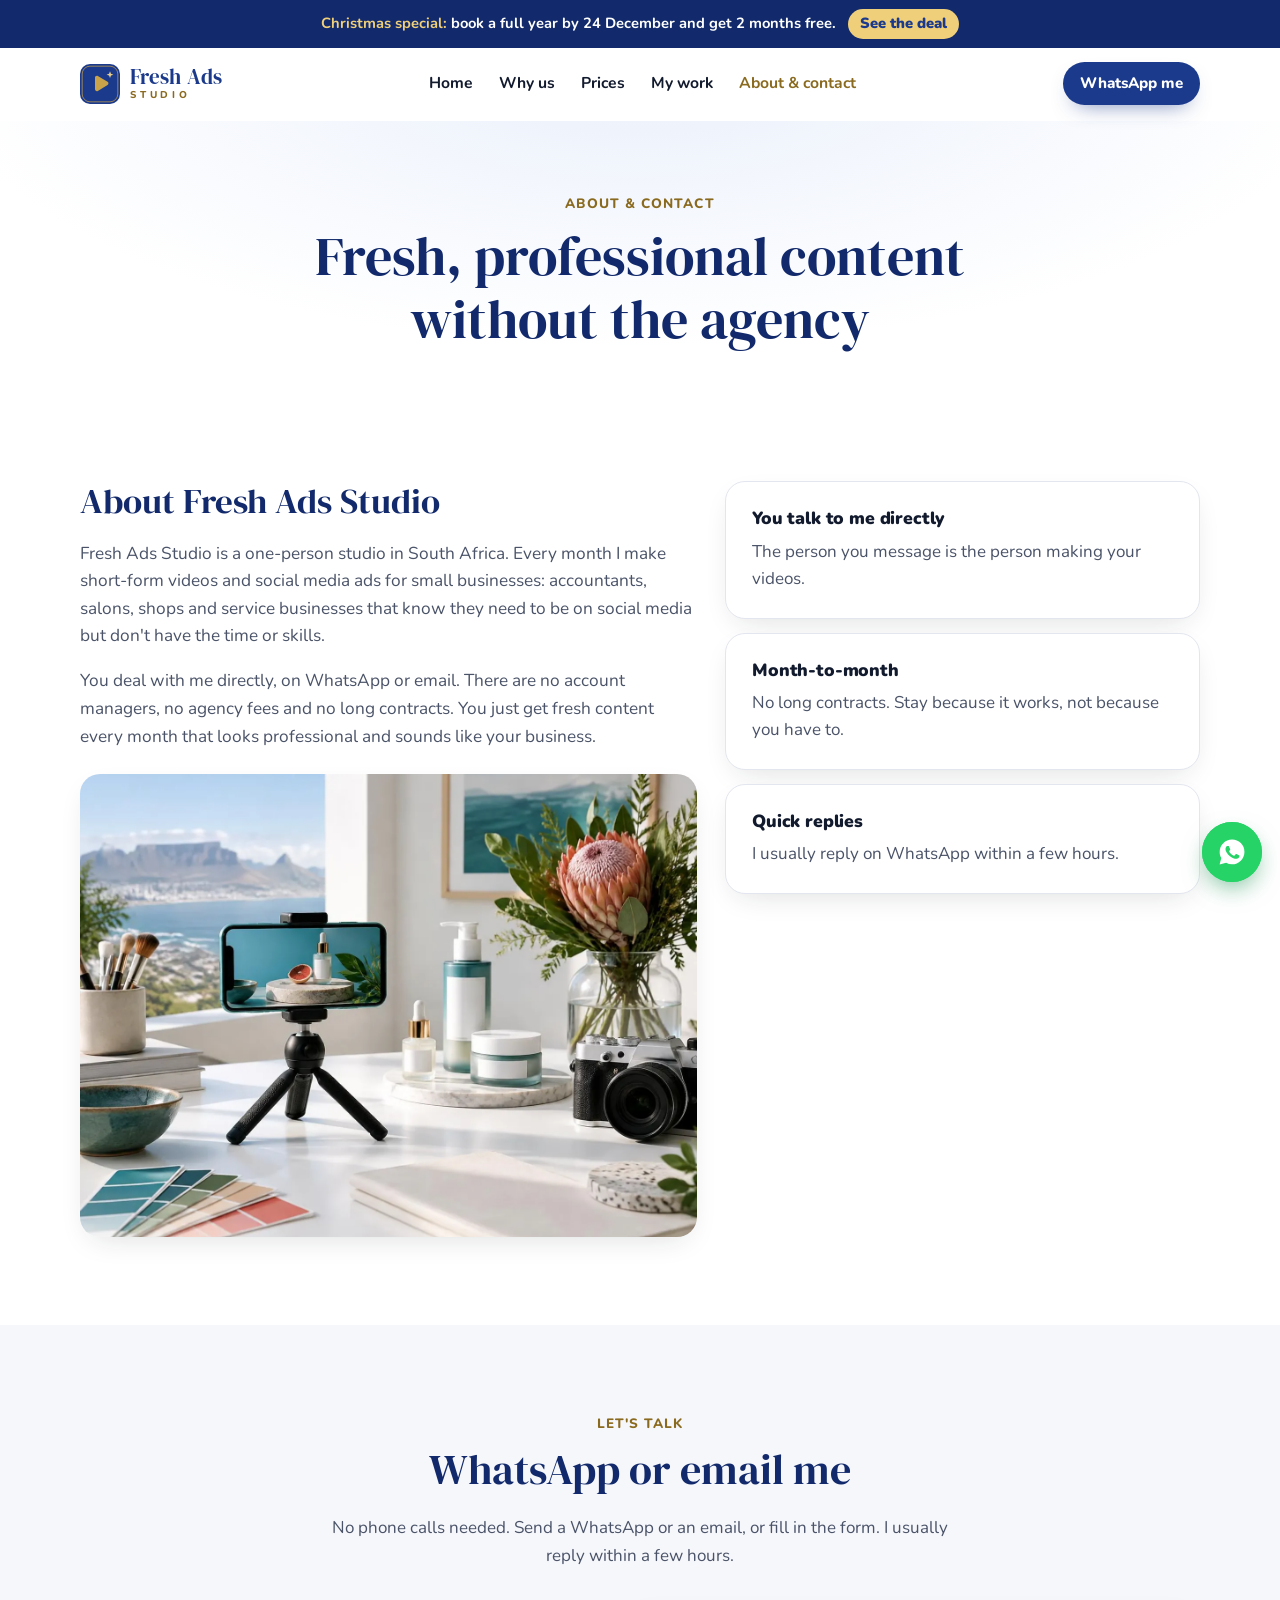
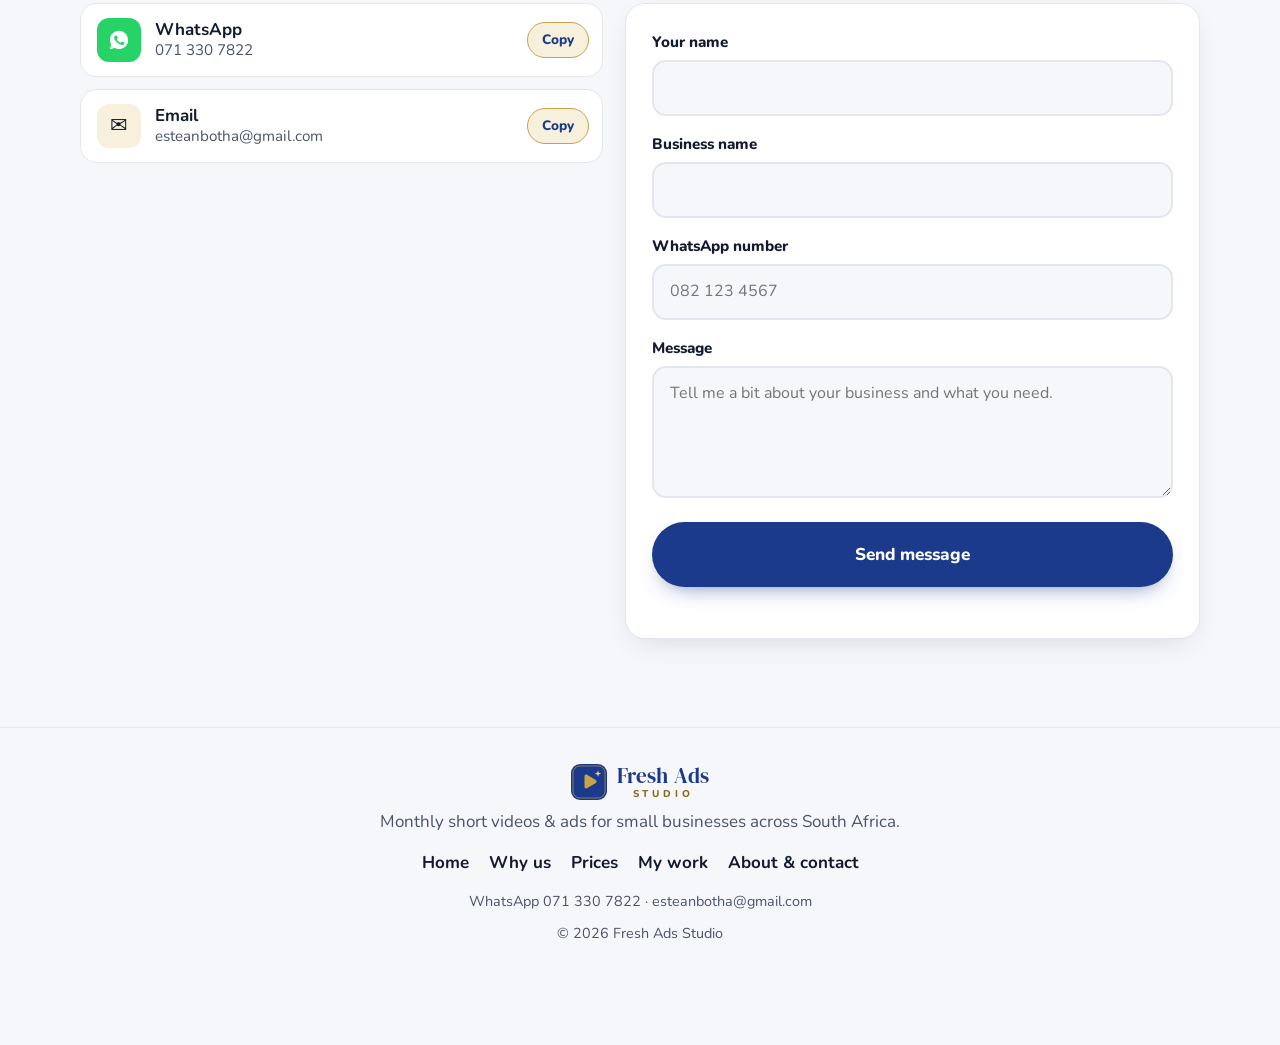
==== commit e1758245: "Switch brand to royal blue and gold; add photos - Royal blue replaces deep green across the site and" ====
--- a/contact.html
+++ b/contact.html
@@ -5,7 +5,7 @@
   <meta name="viewport" content="width=device-width, initial-scale=1">
   <title>About &amp; Contact | Fresh Ads Studio</title>
   <meta name="description" content="About Fresh Ads Studio, a one-person studio making short-form videos and social media ads for small businesses in South Africa. Contact me on WhatsApp 071 330 7822 or by email.">
-  <meta name="theme-color" content="#0f3d2a">
+  <meta name="theme-color" content="#1b3a8c">
   <link rel="icon" href="assets/favicon.svg" type="image/svg+xml">
 
   <meta property="og:type" content="website">
@@ -62,13 +62,16 @@
     </section>
 
     <!-- ============ ABOUT ============
-         Tip: add a friendly photo of yourself here; it builds trust. -->
+         Tip: a friendly photo of yourself would build even more trust. -->
     <section class="section about" id="about" aria-labelledby="about-title">
       <div class="container about-grid">
         <div class="about-copy">
           <h2 id="about-title">About Fresh Ads Studio</h2>
           <p>Fresh Ads Studio is a one-person studio in South Africa. Every month I make short-form videos and social media ads for small businesses: accountants, salons, shops and service businesses that know they need to be on social media but don't have the time or skills.</p>
           <p>You deal with me directly, on WhatsApp or email. There are no account managers, no agency fees and no long contracts. You just get fresh content every month that looks professional and sounds like your business.</p>
+          <figure class="about-photo">
+            <img src="assets/photos/studio-setup.webp" alt="Phone on a small tripod filming a skincare product on a styled table, with a camera, colour swatches, a protea and Table Mountain in the background" width="1400" height="1073" loading="lazy">
+          </figure>
         </div>
         <ul class="about-points">
           <li class="card"><h3>You talk to me directly</h3><p>The person you message is the person making your videos.</p></li>
--- a/styles.css
+++ b/styles.css
@@ -1,12 +1,12 @@
 /* ==========================================================
    Fresh Ads Studio: styles (mobile-first)
-   Brand colours are set in :root below (deep green --primary, gold --gold)
+   Brand colours are set in :root below (royal blue --primary, gold --gold)
    ========================================================== */
 :root {
-  /* Brand: deep green + gold */
-  --primary: #0f3d2a;
-  --primary-dark: #0a2b1d;
-  --primary-soft: #eaf1ec;
+  /* Brand: royal blue + gold */
+  --primary: #1b3a8c;
+  --primary-dark: #122a6b;
+  --primary-soft: #eaf0fb;
   --accent: #c9a24a;
   --gold: #c9a24a;
   --gold-light: #e9cf8a;
@@ -15,11 +15,11 @@
   --wa: #25d366;
   --wa-dark: #128c4b;
 
-  --ink: #10241a;
-  --ink-soft: #4a5a51;
-  --line: #e3e7e0;
+  --ink: #121a2e;
+  --ink-soft: #4a5368;
+  --line: #e3e6ee;
   --bg: #ffffff;
-  --bg-alt: #f7f6f1;
+  --bg-alt: #f6f7fb;
   --serif: "DM Serif Display", Georgia, "Times New Roman", serif;
 
   --radius: 20px;
@@ -147,7 +147,7 @@
 .features { list-style: none; padding: 0; margin: 6px 0 26px; flex: 1; }
 .features li { padding: 8px 0 8px 30px; position: relative; border-top: 1px dashed var(--line); }
 .features li:first-child { border-top: 0; }
-.features li::before { content: ""; position: absolute; left: 0; top: 13px; width: 18px; height: 18px; border-radius: 50%; background: var(--primary-soft) url("data:image/svg+xml,%3Csvg xmlns='http://www.w3.org/2000/svg' viewBox='0 0 20 20'%3E%3Cpath d='M5 10.5l3 3 7-7' fill='none' stroke='%230f3d2a' stroke-width='2.6' stroke-linecap='round' stroke-linejoin='round'/%3E%3C/svg%3E") center/14px no-repeat; }
+.features li::before { content: ""; position: absolute; left: 0; top: 13px; width: 18px; height: 18px; border-radius: 50%; background: var(--primary-soft) url("data:image/svg+xml,%3Csvg xmlns='http://www.w3.org/2000/svg' viewBox='0 0 20 20'%3E%3Cpath d='M5 10.5l3 3 7-7' fill='none' stroke='%231b3a8c' stroke-width='2.6' stroke-linecap='round' stroke-linejoin='round'/%3E%3C/svg%3E") center/14px no-repeat; }
 .price-card.featured { border-color: var(--primary); box-shadow: var(--shadow-lg); }
 .badge { position: absolute; top: -14px; left: 50%; transform: translateX(-50%); background: var(--accent); color: var(--ink); font-weight: 900; font-size: .85rem; padding: 5px 14px; border-radius: 999px; white-space: nowrap; }
 
@@ -412,10 +412,10 @@
 @media (min-width: 960px) { .reasons { grid-template-columns: repeat(3, minmax(0, 1fr)); } }
 
 /* ---------- Christmas special ---------- */
-.promo-bar { background: #0f3d2a; color: #fff; text-align: center; font-size: .92rem; font-weight: 700; padding: 9px max(16px, env(safe-area-inset-right, 0px)) 9px max(16px, env(safe-area-inset-left, 0px)); display: flex; flex-wrap: wrap; justify-content: center; align-items: center; gap: 4px 12px; }
+.promo-bar { background: #1b3a8c; color: #fff; text-align: center; font-size: .92rem; font-weight: 700; padding: 9px max(16px, env(safe-area-inset-right, 0px)) 9px max(16px, env(safe-area-inset-left, 0px)); display: flex; flex-wrap: wrap; justify-content: center; align-items: center; gap: 4px 12px; }
 .promo-bar b { color: #f0cf7a; }
-.promo-bar a { color: #0f3d2a; background: #f0cf7a; text-decoration: none; font-weight: 900; padding: 3px 12px; border-radius: 999px; white-space: nowrap; }
-.xmas-deal { position: relative; overflow: hidden; background: radial-gradient(700px 300px at 50% 0%, #1f6b47, #0f3d2a 70%); color: #fff; border-radius: var(--radius-lg); padding: 34px 22px; margin: 0 auto 34px; max-width: 760px; text-align: center; box-shadow: var(--shadow-lg); }
+.promo-bar a { color: #1b3a8c; background: #f0cf7a; text-decoration: none; font-weight: 900; padding: 3px 12px; border-radius: 999px; white-space: nowrap; }
+.xmas-deal { position: relative; overflow: hidden; background: radial-gradient(700px 300px at 50% 0%, #2c55b0, #1b3a8c 70%); color: #fff; border-radius: var(--radius-lg); padding: 34px 22px; margin: 0 auto 34px; max-width: 760px; text-align: center; box-shadow: var(--shadow-lg); }
 .xmas-deal::before { content: ""; position: absolute; inset: 0 0 auto; height: 14px; background: repeating-linear-gradient(90deg, #ef476f 0 10px, transparent 10px 30px, #ffd166 30px 40px, transparent 40px 60px, #06d6a0 60px 70px, transparent 70px 90px); opacity: .9; }
 .xmas-eyebrow { color: #f0cf7a; font-weight: 900; text-transform: uppercase; letter-spacing: .12em; font-size: .85rem; margin: 6px 0 .4em; }
 .xmas-deal h2 { font-size: clamp(1.7rem, 5.5vw, 2.4rem); color: #fff; }
@@ -425,7 +425,7 @@
 .xmas-prices span { font-weight: 800; }
 .xmas-prices s { color: rgba(255, 255, 255, .55); font-weight: 700; }
 .xmas-prices b { color: #f0cf7a; font-size: 1.35rem; font-weight: 900; }
-.btn-gold { background: #f0cf7a; color: #0f3d2a; }
+.btn-gold { background: #f0cf7a; color: #1b3a8c; }
 .btn-gold:hover { background: #ffe09a; }
 .price .was { display: block; width: 100%; color: var(--ink-soft); font-weight: 700; font-size: 1.05rem; margin-bottom: -4px; }
 .price { flex-wrap: wrap; }
@@ -437,7 +437,7 @@
 
 
 /* ==========================================================
-   Deep green + gold theme
+   Royal blue + gold theme
    ========================================================== */
 .brand { gap: 10px; }
 .wordmark { display: flex; flex-direction: column; line-height: 1; }
@@ -450,8 +450,8 @@
 .hero { background: radial-gradient(1100px 480px at 85% -10%, var(--gold-soft), transparent 65%), radial-gradient(900px 500px at 0% 0%, var(--primary-soft), transparent 60%); }
 .hero-points li::before { color: var(--gold-dark); }
 
-.btn-primary { background: var(--primary); color: #fff; box-shadow: 0 10px 22px -12px rgba(15, 61, 42, .7); }
-.btn-primary:hover { background: #17533a; }
+.btn-primary { background: var(--primary); color: #fff; box-shadow: 0 10px 22px -12px rgba(27, 58, 140, .7); }
+.btn-primary:hover { background: #2a4fa8; }
 .btn-outline { color: var(--primary); border-color: var(--primary); }
 .btn-outline:hover { background: var(--primary-soft); }
 
@@ -465,10 +465,10 @@
 .mini-price:hover { border-color: var(--primary); }
 
 .tag, .tag.client { background: var(--primary); color: var(--gold-light); }
-.showcase { background: linear-gradient(160deg, #13472f, var(--primary-dark)); }
+.showcase { background: linear-gradient(160deg, #24489f, var(--primary-dark)); }
 .showcase .eyebrow { color: var(--gold-light); }
 
-.cta-band { background: linear-gradient(160deg, #13472f, var(--primary-dark)); border: 1px solid rgba(201, 162, 74, .35); }
+.cta-band { background: linear-gradient(160deg, #24489f, var(--primary-dark)); border: 1px solid rgba(201, 162, 74, .35); }
 .cta-band h2 { color: #fff; }
 .cta-band .btn-light { background: var(--gold); color: var(--primary-dark); }
 .cta-band .btn-light:hover { background: var(--gold-light); }
@@ -502,3 +502,16 @@
 .copy-btn { position: absolute; right: 14px; top: 50%; transform: translateY(-50%); font: inherit; font-weight: 800; font-size: .85rem; color: var(--primary); background: var(--gold-soft); border: 1px solid var(--gold); border-radius: 999px; padding: 6px 14px; min-height: 36px; cursor: pointer; }
 .copy-btn:hover { background: var(--gold-light); }
 .wa-send { margin-top: 12px; text-align: center; }
+
+/* ---------- Photos ---------- */
+.who-grid { display: grid; gap: 18px; margin-top: 32px; }
+.who-card { background: #fff; border: 1px solid var(--line); border-radius: var(--radius); overflow: hidden; box-shadow: var(--shadow); }
+.who-card img { width: 100%; aspect-ratio: 4 / 3; object-fit: cover; }
+.who-body { padding: 20px 22px 24px; }
+.who-body h3 { font-size: 1.2rem; }
+.who-body p { color: var(--ink-soft); margin: 0; }
+.about-photo { margin: 24px 0 0; border-radius: var(--radius); overflow: hidden; box-shadow: var(--shadow); }
+.about-photo img { width: 100%; aspect-ratio: 4 / 3; object-fit: cover; }
+.hero-banner { margin: 36px auto 0; max-width: 1000px; border-radius: var(--radius-lg); overflow: hidden; box-shadow: var(--shadow-lg); }
+.hero-banner img { width: 100%; aspect-ratio: 16 / 7; object-fit: cover; object-position: center 45%; }
+@media (min-width: 760px) { .who-grid { grid-template-columns: repeat(3, minmax(0, 1fr)); } }
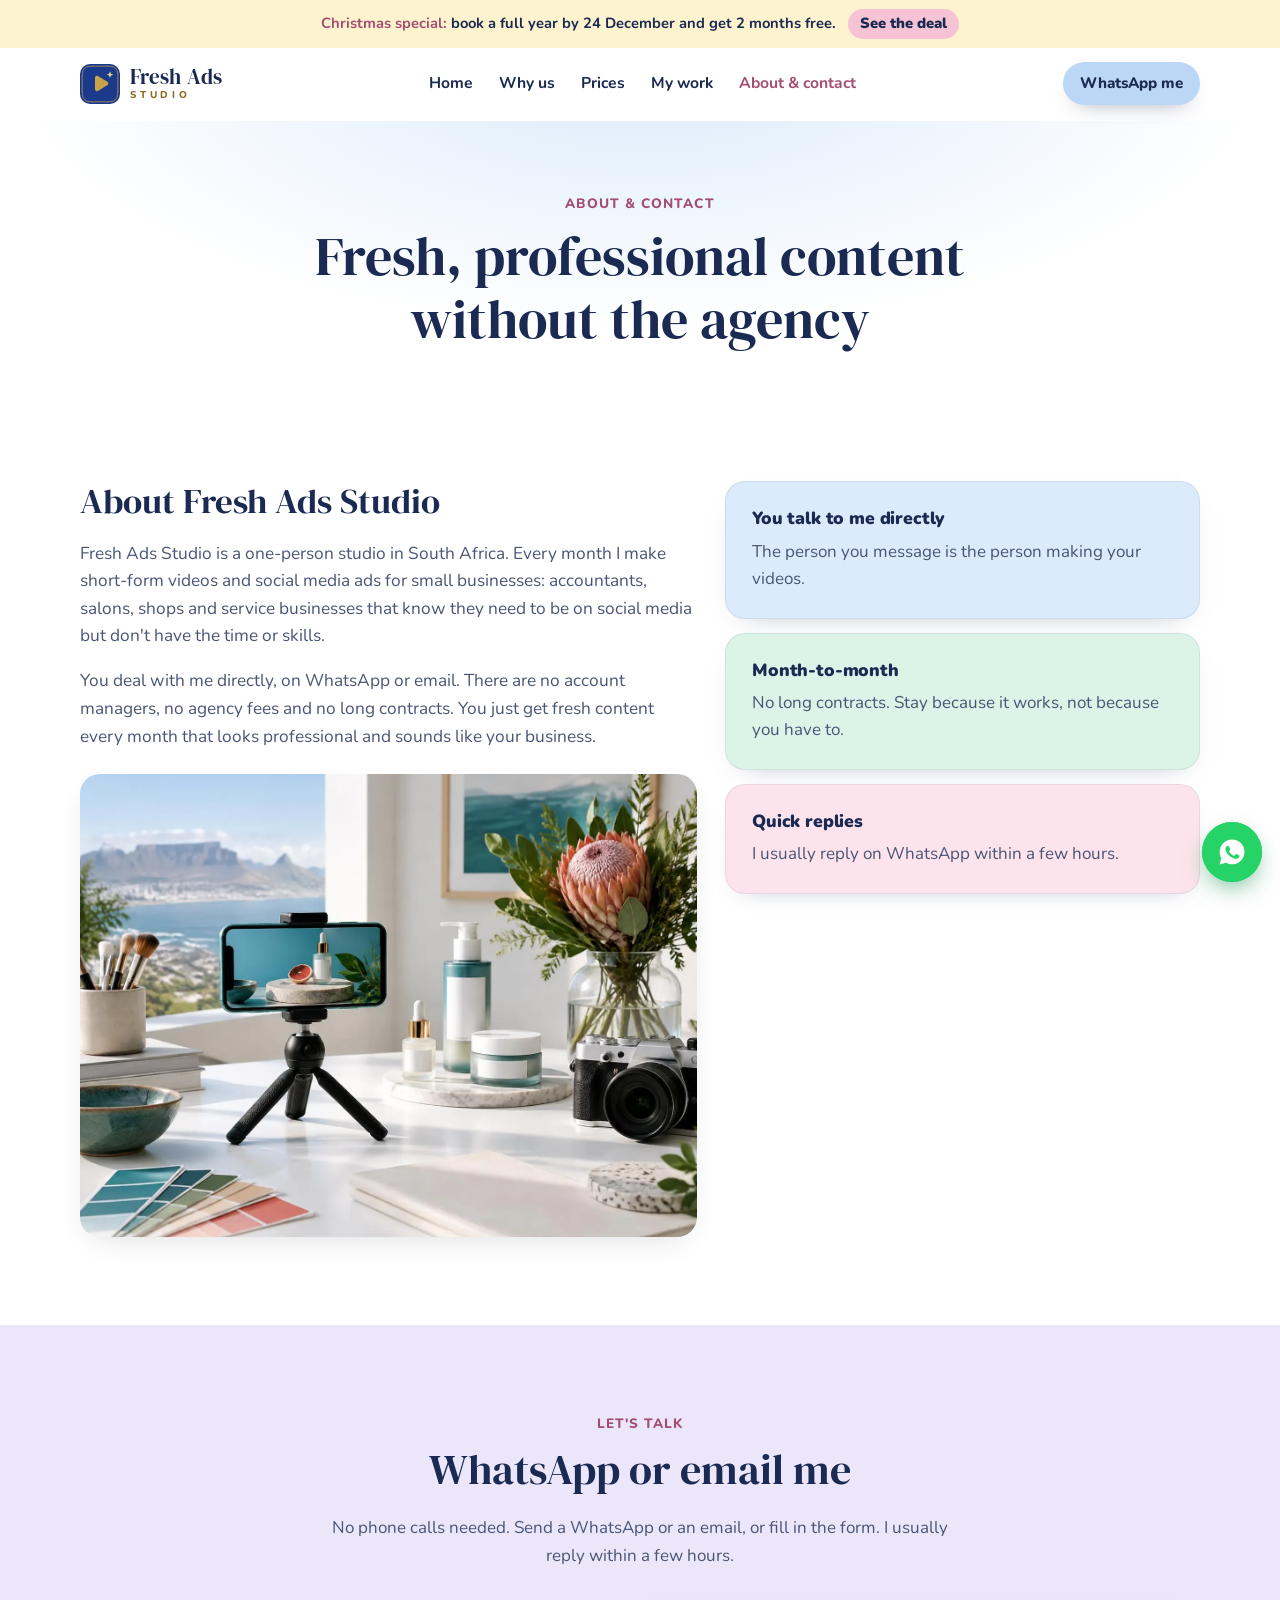
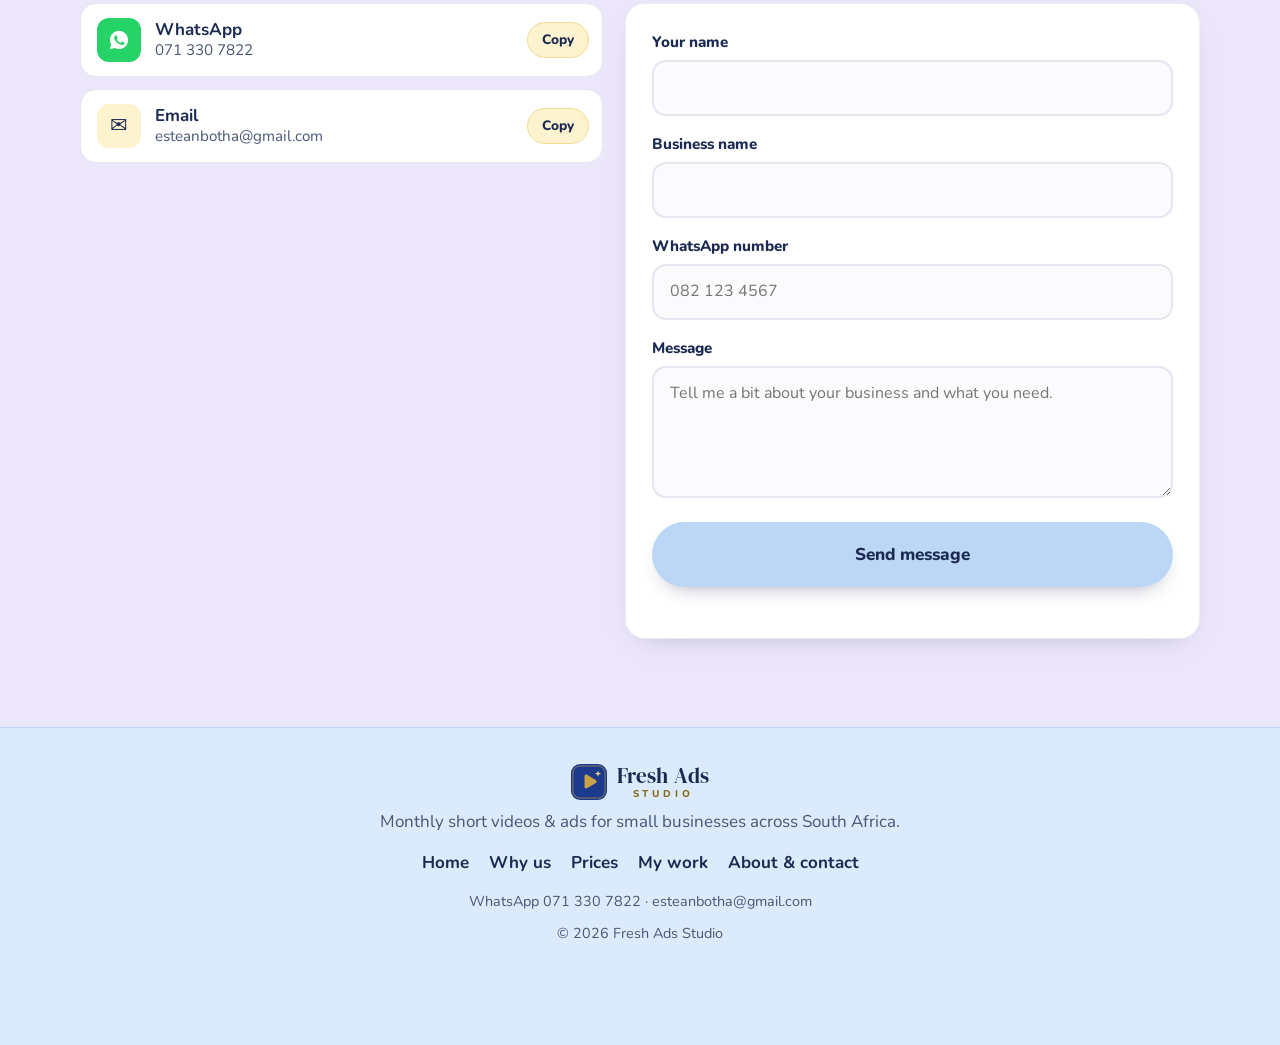
==== commit 1b95ccda: "Switch to a pastel colour scheme with navy text Pastel blue, pink, mint, lavender, peach and butter " ====
--- a/contact.html
+++ b/contact.html
@@ -5,7 +5,7 @@
   <meta name="viewport" content="width=device-width, initial-scale=1">
   <title>About &amp; Contact | Fresh Ads Studio</title>
   <meta name="description" content="About Fresh Ads Studio, a one-person studio making short-form videos and social media ads for small businesses in South Africa. Contact me on WhatsApp 071 330 7822 or by email.">
-  <meta name="theme-color" content="#1b3a8c">
+  <meta name="theme-color" content="#dcebfb">
   <link rel="icon" href="assets/favicon.svg" type="image/svg+xml">
 
   <meta property="og:type" content="website">
--- a/styles.css
+++ b/styles.css
@@ -12,6 +12,8 @@
   --gold-light: #e9cf8a;
   --gold-dark: #8a6a1f;
   --gold-soft: #f7f0dc;
+  --baby: #dcebfb;
+  --baby-line: #bcd5f2;
   --wa: #25d366;
   --wa-dark: #128c4b;
 
@@ -515,3 +517,121 @@
 .hero-banner { margin: 36px auto 0; max-width: 1000px; border-radius: var(--radius-lg); overflow: hidden; box-shadow: var(--shadow-lg); }
 .hero-banner img { width: 100%; aspect-ratio: 16 / 7; object-fit: cover; object-position: center 45%; }
 @media (min-width: 760px) { .who-grid { grid-template-columns: repeat(3, minmax(0, 1fr)); } }
+
+
+/* ---------- Baby blue boxes ---------- */
+.service-card, .step, .reason, .about-points .card, .get-list li { background: var(--baby); border-color: var(--baby-line); box-shadow: none; }
+.service-card .icon-badge, .reason .icon-badge { background: #fff; }
+.service-card p, .step p, .reason p, .about-points .card p, .get-list li { color: #3d4a63; }
+.how .step { box-shadow: 0 8px 22px -16px rgba(27, 58, 140, .45); }
+
+/* ==========================================================
+   Pastel theme (navy text keeps everything readable)
+   ========================================================== */
+:root {
+  --p-blue: #dcebfb;
+  --p-blue-2: #bcd6f5;
+  --p-pink: #fde4ec;
+  --p-pink-2: #f6c3d4;
+  --p-mint: #dcf3e8;
+  --p-lav: #ece6fb;
+  --p-peach: #fde9dc;
+  --p-butter: #fdf3cf;
+  --navy: #1b2a52;
+  --ink: #1b2a52;
+  --ink-soft: #4a5576;
+  --line: #e4e6f0;
+  --rose: #a34d70;
+}
+body { color: var(--ink); }
+h1, h2, .section-title, .page-title, .amount, .mini-amount { color: var(--navy); }
+.eyebrow, .xmas-eyebrow { color: var(--rose); }
+.hl { color: var(--rose); }
+.hl::after { background: var(--p-pink-2); opacity: .7; }
+.wm-main { color: var(--navy); }
+
+/* section backgrounds */
+.hero { background: radial-gradient(900px 460px at 90% -10%, var(--p-pink), transparent 65%), radial-gradient(900px 520px at 0% 0%, var(--p-blue), transparent 60%), #fff; }
+.problem { background: var(--p-peach); }
+.how { background: var(--p-lav); }
+.page-hero { background: radial-gradient(900px 380px at 50% -20%, var(--p-blue), transparent 70%); }
+.site-footer { background: var(--p-blue); border-top-color: var(--p-blue-2); }
+
+/* buttons */
+.btn-primary, .header-cta { background: var(--p-blue-2); color: var(--navy); box-shadow: 0 10px 22px -14px rgba(27, 42, 82, .55); }
+.btn-primary:hover, .header-cta:hover { background: #a7c8f1; color: var(--navy); }
+.btn-outline { background: #fff; color: var(--navy); border-color: var(--p-blue-2); }
+.btn-outline:hover { background: var(--p-blue); }
+.mobile-nav a[aria-current="page"], .billing-toggle button[aria-pressed="true"] { background: var(--p-blue-2); border-color: var(--p-blue-2); color: var(--navy); }
+.main-nav a[aria-current="page"], .main-nav a:hover, .footer-nav a:hover { color: var(--rose); }
+
+/* pastel boxes, cycling colours */
+.card, .service-card, .step, .reason, .about-points .card, .get-list li, .who-card, .mini-price, .price-card { border-color: rgba(27, 42, 82, .08); box-shadow: 0 10px 26px -20px rgba(27, 42, 82, .5); }
+.problem-card { background: #fff; }
+.service-card:nth-child(4n+1), .step:nth-child(4n+1), .reason:nth-child(6n+1), .about-points .card:nth-child(3n+1) { background: var(--p-blue); }
+.service-card:nth-child(4n+2), .step:nth-child(4n+2), .reason:nth-child(6n+2), .about-points .card:nth-child(3n+2) { background: var(--p-mint); }
+.service-card:nth-child(4n+3), .step:nth-child(4n+3), .reason:nth-child(6n+3), .about-points .card:nth-child(3n+3) { background: var(--p-pink); }
+.service-card:nth-child(4n+4), .step:nth-child(4n+4), .reason:nth-child(6n+4) { background: var(--p-butter); }
+.reason:nth-child(6n+5) { background: var(--p-lav); }
+.reason:nth-child(6n+6) { background: var(--p-peach); }
+.how .step { box-shadow: 0 10px 26px -20px rgba(27, 42, 82, .5); }
+.get-list li:nth-child(odd) { background: var(--p-blue); }
+.get-list li:nth-child(even) { background: var(--p-mint); }
+.service-card p, .step p, .reason p, .about-points .card p, .get-list li { color: var(--ink-soft); }
+.icon-badge, .problem-card .icon-badge { background: #fff; }
+.problem-card .icon-badge { background: var(--p-peach); }
+.step-num { background: #fff; color: var(--navy); box-shadow: 0 0 0 3px var(--p-butter); }
+
+.who-card:nth-child(1) .who-body { background: var(--p-peach); }
+.who-card:nth-child(2) .who-body { background: var(--p-pink); }
+.who-card:nth-child(3) .who-body { background: var(--p-blue); }
+.who-card { background: #fff; }
+
+/* prices */
+.mini-price:nth-child(1), .price-card:nth-child(1) { background: var(--p-mint); }
+.mini-price:nth-child(2), .price-card:nth-child(2) { background: var(--p-pink); }
+.mini-price:nth-child(3), .price-card:nth-child(3) { background: var(--p-lav); }
+.price-card.featured, .mini-price.featured { border-color: var(--p-pink-2); }
+.badge { background: var(--p-butter); color: var(--navy); border: 1px solid #f1dc93; }
+.features li { border-top-color: rgba(27, 42, 82, .1); }
+.features li::before { background-color: #fff; }
+.price .was { color: var(--ink-soft); }
+.yearly-note { color: var(--rose); }
+.billing-toggle { background: #fff; }
+.billing-toggle .save { background: var(--p-butter); color: var(--navy); }
+
+/* tags, FAQ, table, contact */
+.tag, .tag.client { background: var(--p-lav); color: var(--navy); }
+.faq details { background: #fff; }
+.faq summary::after { background: var(--p-pink); color: var(--navy); }
+.compare .us { background: var(--p-blue); color: var(--navy); }
+.compare thead .us { background: var(--p-blue-2); color: var(--navy); }
+.compare thead th { background: var(--p-lav); }
+.cl-icon { background: var(--p-butter); }
+.copy-btn { background: var(--p-butter); border-color: #f1dc93; color: var(--navy); }
+.field input, .field textarea { background: #fbfbfe; }
+.field input:focus, .field textarea:focus { border-color: var(--p-blue-2); }
+
+/* formerly dark areas */
+.showcase { background: linear-gradient(150deg, var(--p-lav), var(--p-blue)); color: var(--ink); }
+.showcase h3 { color: var(--navy); }
+.showcase p, .showcase ul { color: var(--ink-soft); }
+.showcase .eyebrow { color: var(--rose); }
+.cta-band { background: linear-gradient(135deg, var(--p-blue), var(--p-lav) 55%, var(--p-pink)); color: var(--ink); border: 0; }
+.cta-band h2 { color: var(--navy); }
+.cta-band p { color: var(--ink-soft); }
+.cta-band .btn-light { background: #fff; color: var(--navy); }
+.cta-band .btn-light:hover { background: var(--p-butter); }
+.cta-band .btn-ghost { background: transparent; color: var(--navy); border-color: rgba(27, 42, 82, .35); }
+.promo-bar { background: var(--p-butter); color: var(--navy); }
+.promo-bar b { color: var(--rose); }
+.promo-bar a { background: var(--p-pink-2); color: var(--navy); }
+.xmas-deal { background: linear-gradient(160deg, var(--p-mint), #eaf7f0); color: var(--ink); box-shadow: 0 18px 40px -26px rgba(27, 42, 82, .5); }
+.xmas-deal h2 { color: var(--navy); }
+.xmas-deal p { color: var(--ink-soft); }
+.xmas-prices li { background: #fff; border-color: rgba(27, 42, 82, .1); }
+.xmas-prices s { color: #8a91a8; }
+.xmas-prices b { color: var(--navy); }
+.btn-gold { background: var(--p-pink-2); color: var(--navy); }
+.btn-gold:hover { background: #f3b2c7; }
+:focus-visible { outline-color: var(--p-pink-2); }
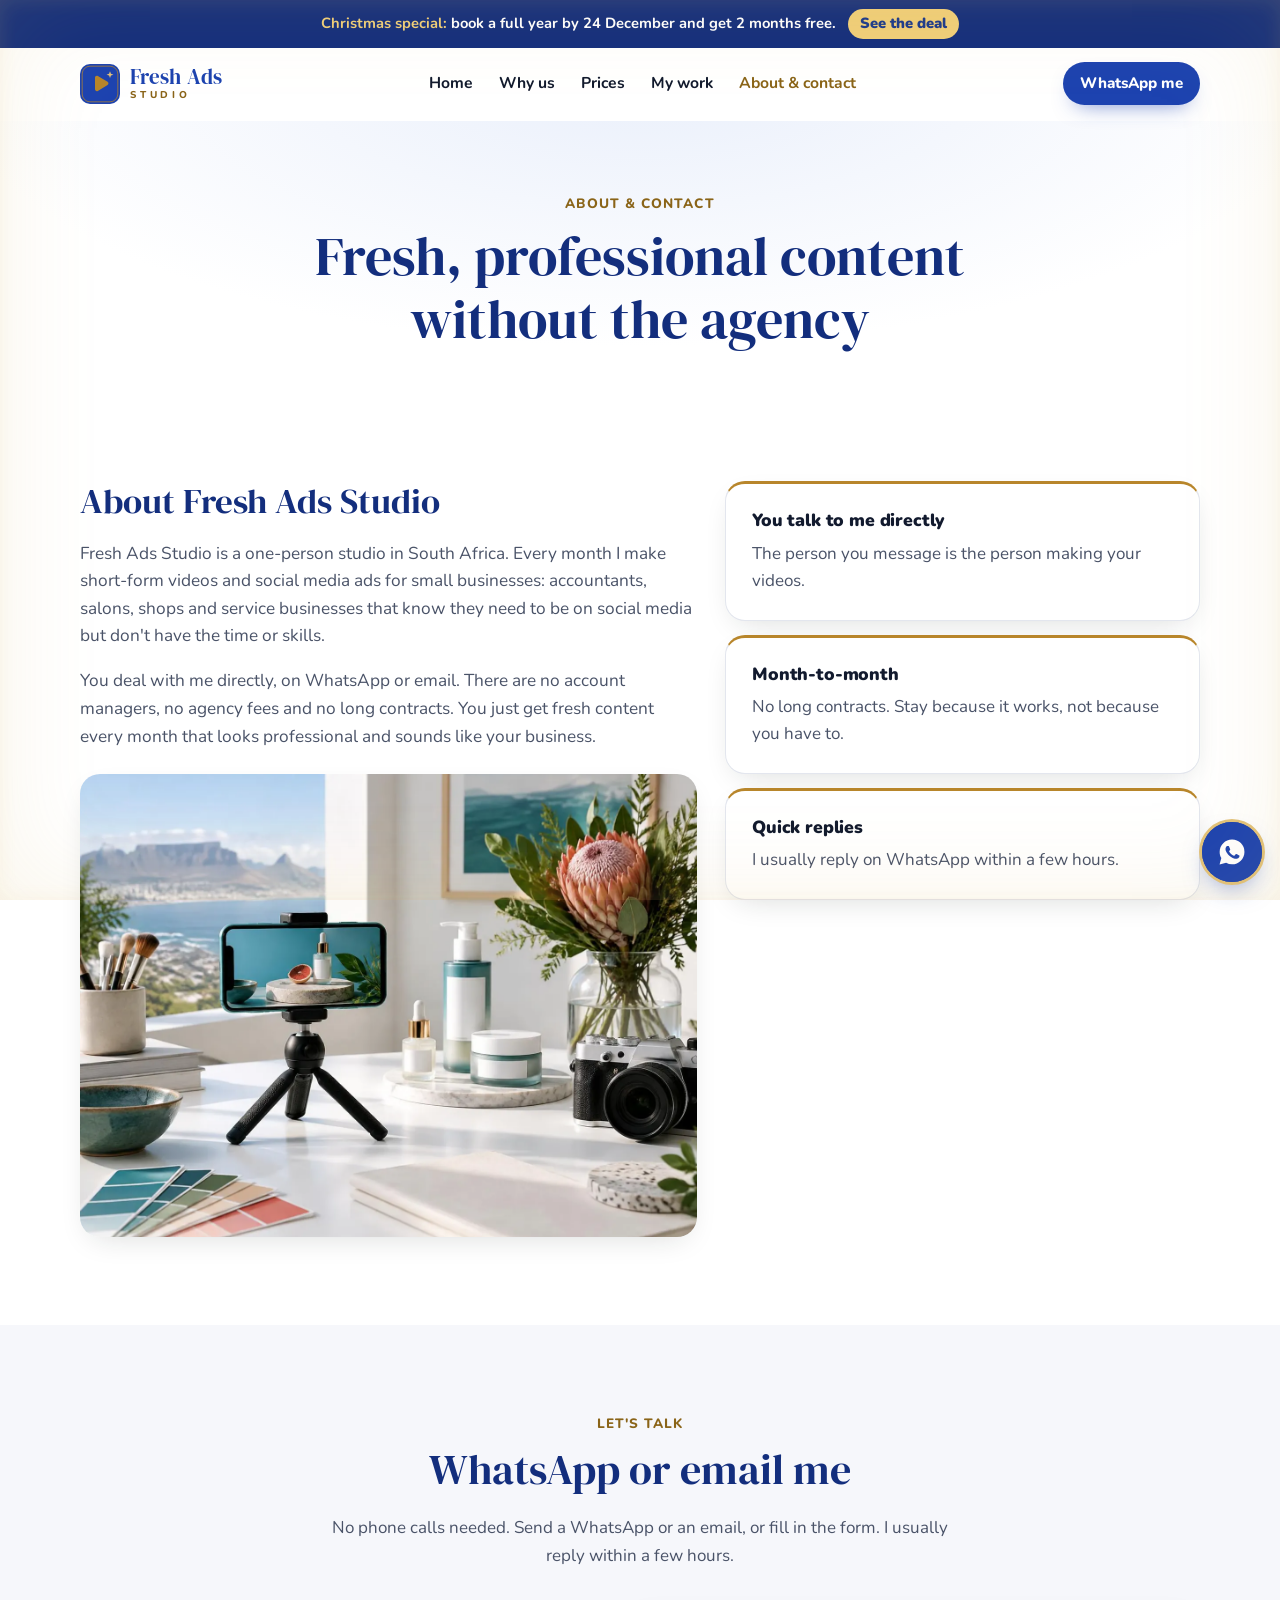
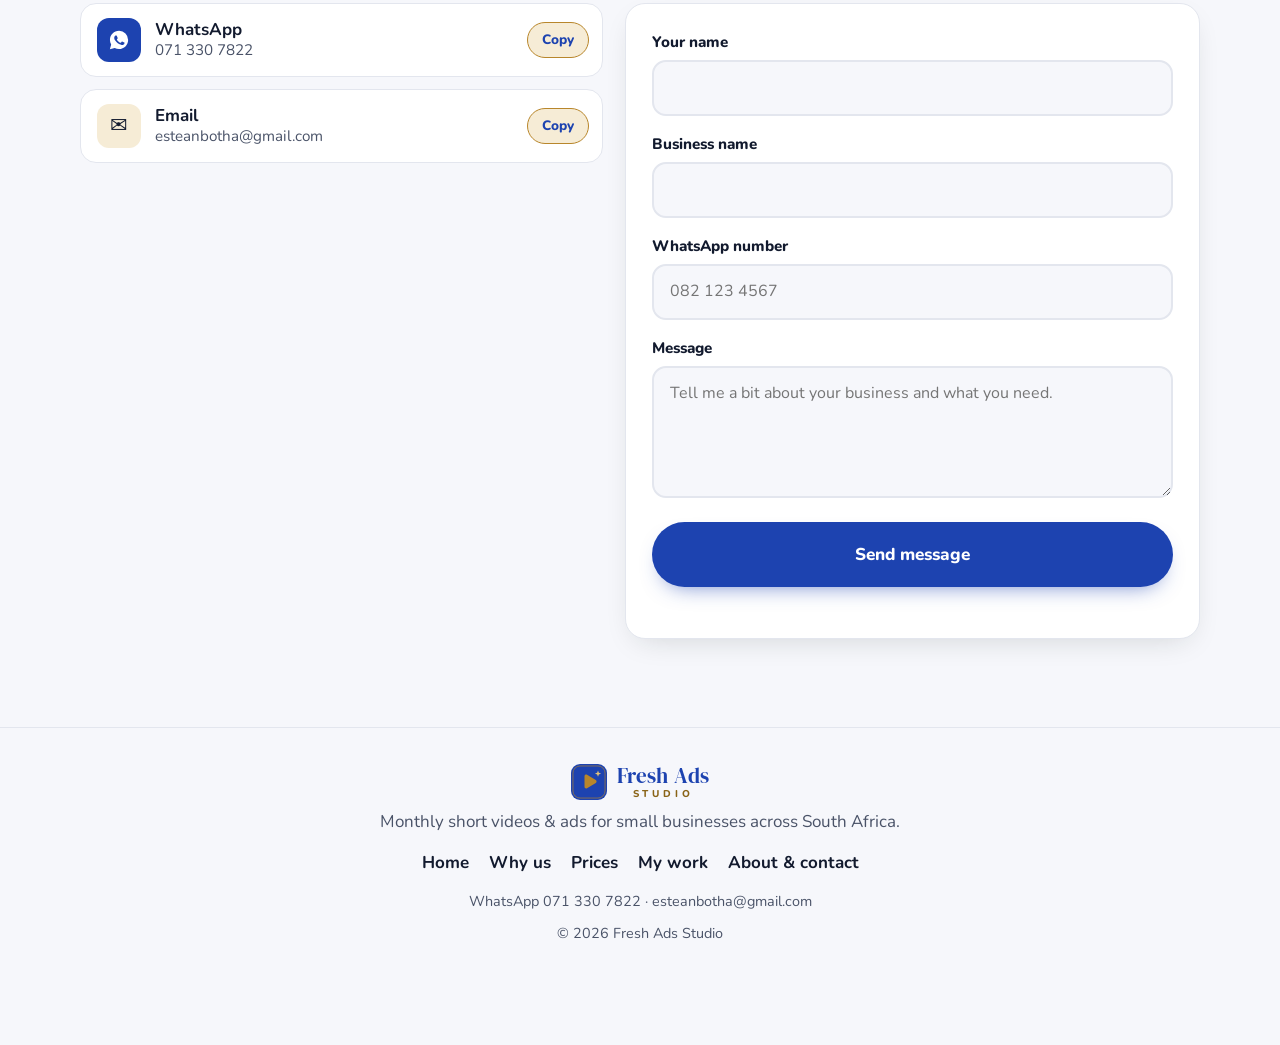
==== commit 5ae05515: "Switch theme to royal blue and deep gold; soften edge glow - Remove the pastel layers; white cards w" ====
--- a/contact.html
+++ b/contact.html
@@ -5,7 +5,7 @@
   <meta name="viewport" content="width=device-width, initial-scale=1">
   <title>About &amp; Contact | Fresh Ads Studio</title>
   <meta name="description" content="About Fresh Ads Studio, a one-person studio making short-form videos and social media ads for small businesses in South Africa. Contact me on WhatsApp 071 330 7822 or by email.">
-  <meta name="theme-color" content="#dcebfb">
+  <meta name="theme-color" content="#1d43b0">
   <link rel="icon" href="assets/favicon.svg" type="image/svg+xml">
 
   <meta property="og:type" content="website">
--- a/styles.css
+++ b/styles.css
@@ -4,14 +4,14 @@
    ========================================================== */
 :root {
   /* Brand: royal blue + gold */
-  --primary: #1b3a8c;
-  --primary-dark: #122a6b;
-  --primary-soft: #eaf0fb;
-  --accent: #c9a24a;
-  --gold: #c9a24a;
-  --gold-light: #e9cf8a;
-  --gold-dark: #8a6a1f;
-  --gold-soft: #f7f0dc;
+  --primary: #1d43b0;
+  --primary-dark: #132e7d;
+  --primary-soft: #e9effb;
+  --accent: #b8862b;
+  --gold: #b8862b;
+  --gold-light: #e2c27a;
+  --gold-dark: #8a6418;
+  --gold-soft: #f6ecd6;
   --baby: #dcebfb;
   --baby-line: #bcd5f2;
   --wa: #25d366;
@@ -417,7 +417,7 @@
 .promo-bar { background: #1b3a8c; color: #fff; text-align: center; font-size: .92rem; font-weight: 700; padding: 9px max(16px, env(safe-area-inset-right, 0px)) 9px max(16px, env(safe-area-inset-left, 0px)); display: flex; flex-wrap: wrap; justify-content: center; align-items: center; gap: 4px 12px; }
 .promo-bar b { color: #f0cf7a; }
 .promo-bar a { color: #1b3a8c; background: #f0cf7a; text-decoration: none; font-weight: 900; padding: 3px 12px; border-radius: 999px; white-space: nowrap; }
-.xmas-deal { position: relative; overflow: hidden; background: radial-gradient(700px 300px at 50% 0%, #2c55b0, #1b3a8c 70%); color: #fff; border-radius: var(--radius-lg); padding: 34px 22px; margin: 0 auto 34px; max-width: 760px; text-align: center; box-shadow: var(--shadow-lg); }
+.xmas-deal { position: relative; overflow: hidden; background: radial-gradient(700px 300px at 50% 0%, #2a55c9, #1b3a8c 70%); color: #fff; border-radius: var(--radius-lg); padding: 34px 22px; margin: 0 auto 34px; max-width: 760px; text-align: center; box-shadow: var(--shadow-lg); }
 .xmas-deal::before { content: ""; position: absolute; inset: 0 0 auto; height: 14px; background: repeating-linear-gradient(90deg, #ef476f 0 10px, transparent 10px 30px, #ffd166 30px 40px, transparent 40px 60px, #06d6a0 60px 70px, transparent 70px 90px); opacity: .9; }
 .xmas-eyebrow { color: #f0cf7a; font-weight: 900; text-transform: uppercase; letter-spacing: .12em; font-size: .85rem; margin: 6px 0 .4em; }
 .xmas-deal h2 { font-size: clamp(1.7rem, 5.5vw, 2.4rem); color: #fff; }
@@ -452,8 +452,8 @@
 .hero { background: radial-gradient(1100px 480px at 85% -10%, var(--gold-soft), transparent 65%), radial-gradient(900px 500px at 0% 0%, var(--primary-soft), transparent 60%); }
 .hero-points li::before { color: var(--gold-dark); }
 
-.btn-primary { background: var(--primary); color: #fff; box-shadow: 0 10px 22px -12px rgba(27, 58, 140, .7); }
-.btn-primary:hover { background: #2a4fa8; }
+.btn-primary { background: var(--primary); color: #fff; box-shadow: 0 10px 22px -12px rgba(29, 67, 176, .7); }
+.btn-primary:hover { background: #2450c4; }
 .btn-outline { color: var(--primary); border-color: var(--primary); }
 .btn-outline:hover { background: var(--primary-soft); }
 
@@ -467,10 +467,10 @@
 .mini-price:hover { border-color: var(--primary); }
 
 .tag, .tag.client { background: var(--primary); color: var(--gold-light); }
-.showcase { background: linear-gradient(160deg, #24489f, var(--primary-dark)); }
+.showcase { background: linear-gradient(160deg, #2450c4, var(--primary-dark)); }
 .showcase .eyebrow { color: var(--gold-light); }
 
-.cta-band { background: linear-gradient(160deg, #24489f, var(--primary-dark)); border: 1px solid rgba(201, 162, 74, .35); }
+.cta-band { background: linear-gradient(160deg, #2450c4, var(--primary-dark)); border: 1px solid rgba(184, 134, 43, .35); }
 .cta-band h2 { color: #fff; }
 .cta-band .btn-light { background: var(--gold); color: var(--primary-dark); }
 .cta-band .btn-light:hover { background: var(--gold-light); }
@@ -519,119 +519,27 @@
 @media (min-width: 760px) { .who-grid { grid-template-columns: repeat(3, minmax(0, 1fr)); } }
 
 
-/* ---------- Baby blue boxes ---------- */
-.service-card, .step, .reason, .about-points .card, .get-list li { background: var(--baby); border-color: var(--baby-line); box-shadow: none; }
-.service-card .icon-badge, .reason .icon-badge { background: #fff; }
-.service-card p, .step p, .reason p, .about-points .card p, .get-list li { color: #3d4a63; }
-.how .step { box-shadow: 0 8px 22px -16px rgba(27, 58, 140, .45); }
-
-/* ==========================================================
-   Pastel theme (navy text keeps everything readable)
-   ========================================================== */
-:root {
-  --p-blue: #dcebfb;
-  --p-blue-2: #bcd6f5;
-  --p-pink: #fde4ec;
-  --p-pink-2: #f6c3d4;
-  --p-mint: #dcf3e8;
-  --p-lav: #ece6fb;
-  --p-peach: #fde9dc;
-  --p-butter: #fdf3cf;
-  --navy: #1b2a52;
-  --ink: #1b2a52;
-  --ink-soft: #4a5576;
-  --line: #e4e6f0;
-  --rose: #a34d70;
-}
-body { color: var(--ink); }
-h1, h2, .section-title, .page-title, .amount, .mini-amount { color: var(--navy); }
-.eyebrow, .xmas-eyebrow { color: var(--rose); }
-.hl { color: var(--rose); }
-.hl::after { background: var(--p-pink-2); opacity: .7; }
-.wm-main { color: var(--navy); }
-
-/* section backgrounds */
-.hero { background: radial-gradient(900px 460px at 90% -10%, var(--p-pink), transparent 65%), radial-gradient(900px 520px at 0% 0%, var(--p-blue), transparent 60%), #fff; }
-.problem { background: var(--p-peach); }
-.how { background: var(--p-lav); }
-.page-hero { background: radial-gradient(900px 380px at 50% -20%, var(--p-blue), transparent 70%); }
-.site-footer { background: var(--p-blue); border-top-color: var(--p-blue-2); }
-
-/* buttons */
-.btn-primary, .header-cta { background: var(--p-blue-2); color: var(--navy); box-shadow: 0 10px 22px -14px rgba(27, 42, 82, .55); }
-.btn-primary:hover, .header-cta:hover { background: #a7c8f1; color: var(--navy); }
-.btn-outline { background: #fff; color: var(--navy); border-color: var(--p-blue-2); }
-.btn-outline:hover { background: var(--p-blue); }
-.mobile-nav a[aria-current="page"], .billing-toggle button[aria-pressed="true"] { background: var(--p-blue-2); border-color: var(--p-blue-2); color: var(--navy); }
-.main-nav a[aria-current="page"], .main-nav a:hover, .footer-nav a:hover { color: var(--rose); }
-
-/* pastel boxes, cycling colours */
-.card, .service-card, .step, .reason, .about-points .card, .get-list li, .who-card, .mini-price, .price-card { border-color: rgba(27, 42, 82, .08); box-shadow: 0 10px 26px -20px rgba(27, 42, 82, .5); }
-.problem-card { background: #fff; }
-.service-card:nth-child(4n+1), .step:nth-child(4n+1), .reason:nth-child(6n+1), .about-points .card:nth-child(3n+1) { background: var(--p-blue); }
-.service-card:nth-child(4n+2), .step:nth-child(4n+2), .reason:nth-child(6n+2), .about-points .card:nth-child(3n+2) { background: var(--p-mint); }
-.service-card:nth-child(4n+3), .step:nth-child(4n+3), .reason:nth-child(6n+3), .about-points .card:nth-child(3n+3) { background: var(--p-pink); }
-.service-card:nth-child(4n+4), .step:nth-child(4n+4), .reason:nth-child(6n+4) { background: var(--p-butter); }
-.reason:nth-child(6n+5) { background: var(--p-lav); }
-.reason:nth-child(6n+6) { background: var(--p-peach); }
-.how .step { box-shadow: 0 10px 26px -20px rgba(27, 42, 82, .5); }
-.get-list li:nth-child(odd) { background: var(--p-blue); }
-.get-list li:nth-child(even) { background: var(--p-mint); }
-.service-card p, .step p, .reason p, .about-points .card p, .get-list li { color: var(--ink-soft); }
-.icon-badge, .problem-card .icon-badge { background: #fff; }
-.problem-card .icon-badge { background: var(--p-peach); }
-.step-num { background: #fff; color: var(--navy); box-shadow: 0 0 0 3px var(--p-butter); }
-
-.who-card:nth-child(1) .who-body { background: var(--p-peach); }
-.who-card:nth-child(2) .who-body { background: var(--p-pink); }
-.who-card:nth-child(3) .who-body { background: var(--p-blue); }
-.who-card { background: #fff; }
-
-/* prices */
-.mini-price:nth-child(1), .price-card:nth-child(1) { background: var(--p-mint); }
-.mini-price:nth-child(2), .price-card:nth-child(2) { background: var(--p-pink); }
-.mini-price:nth-child(3), .price-card:nth-child(3) { background: var(--p-lav); }
-.price-card.featured, .mini-price.featured { border-color: var(--p-pink-2); }
-.badge { background: var(--p-butter); color: var(--navy); border: 1px solid #f1dc93; }
-.features li { border-top-color: rgba(27, 42, 82, .1); }
-.features li::before { background-color: #fff; }
-.price .was { color: var(--ink-soft); }
-.yearly-note { color: var(--rose); }
-.billing-toggle { background: #fff; }
-.billing-toggle .save { background: var(--p-butter); color: var(--navy); }
-
-/* tags, FAQ, table, contact */
-.tag, .tag.client { background: var(--p-lav); color: var(--navy); }
-.faq details { background: #fff; }
-.faq summary::after { background: var(--p-pink); color: var(--navy); }
-.compare .us { background: var(--p-blue); color: var(--navy); }
-.compare thead .us { background: var(--p-blue-2); color: var(--navy); }
-.compare thead th { background: var(--p-lav); }
-.cl-icon { background: var(--p-butter); }
-.copy-btn { background: var(--p-butter); border-color: #f1dc93; color: var(--navy); }
-.field input, .field textarea { background: #fbfbfe; }
-.field input:focus, .field textarea:focus { border-color: var(--p-blue-2); }
-
-/* formerly dark areas */
-.showcase { background: linear-gradient(150deg, var(--p-lav), var(--p-blue)); color: var(--ink); }
-.showcase h3 { color: var(--navy); }
-.showcase p, .showcase ul { color: var(--ink-soft); }
-.showcase .eyebrow { color: var(--rose); }
-.cta-band { background: linear-gradient(135deg, var(--p-blue), var(--p-lav) 55%, var(--p-pink)); color: var(--ink); border: 0; }
-.cta-band h2 { color: var(--navy); }
-.cta-band p { color: var(--ink-soft); }
-.cta-band .btn-light { background: #fff; color: var(--navy); }
-.cta-band .btn-light:hover { background: var(--p-butter); }
-.cta-band .btn-ghost { background: transparent; color: var(--navy); border-color: rgba(27, 42, 82, .35); }
-.promo-bar { background: var(--p-butter); color: var(--navy); }
-.promo-bar b { color: var(--rose); }
-.promo-bar a { background: var(--p-pink-2); color: var(--navy); }
-.xmas-deal { background: linear-gradient(160deg, var(--p-mint), #eaf7f0); color: var(--ink); box-shadow: 0 18px 40px -26px rgba(27, 42, 82, .5); }
-.xmas-deal h2 { color: var(--navy); }
-.xmas-deal p { color: var(--ink-soft); }
-.xmas-prices li { background: #fff; border-color: rgba(27, 42, 82, .1); }
-.xmas-prices s { color: #8a91a8; }
-.xmas-prices b { color: var(--navy); }
-.btn-gold { background: var(--p-pink-2); color: var(--navy); }
-.btn-gold:hover { background: #f3b2c7; }
-:focus-visible { outline-color: var(--p-pink-2); }
+/* ---------- Soft golden glow around the page edges ---------- */
+body::after {
+  content: "";
+  position: fixed;
+  inset: 0;
+  pointer-events: none;
+  z-index: 70;
+  box-shadow: inset 0 0 70px 6px rgba(214, 170, 80, .12), inset 0 0 14px rgba(226, 194, 122, .14);
+}
+@media (min-width: 760px) {
+  body::after { box-shadow: inset 0 0 100px 8px rgba(214, 170, 80, .11), inset 0 0 20px rgba(226, 194, 122, .13); }
+}
+@media print { body::after { display: none; } }
+
+
+/* ---------- Royal blue + deep gold details ---------- */
+.service-card .icon-badge, .reason .icon-badge, .icon-badge { background: var(--gold-soft); }
+.problem-card .icon-badge { background: var(--primary-soft); }
+.service-card, .reason, .step, .about-points .card { border-top: 3px solid var(--gold); }
+.price-card.featured { border-color: var(--gold); box-shadow: 0 24px 50px -24px rgba(29, 67, 176, .45); }
+.wa-float, .wa-float::before { background: var(--primary); color: #fff; }
+.wa-float { box-shadow: 0 0 0 3px var(--gold-light), 0 12px 26px -8px rgba(29, 67, 176, .55); }
+.cl-icon.wa { background: var(--primary); color: #fff; }
+.xmas-deal::before { background: repeating-linear-gradient(90deg, var(--gold-light) 0 10px, transparent 10px 30px, #ffffff 30px 40px, transparent 40px 60px); }
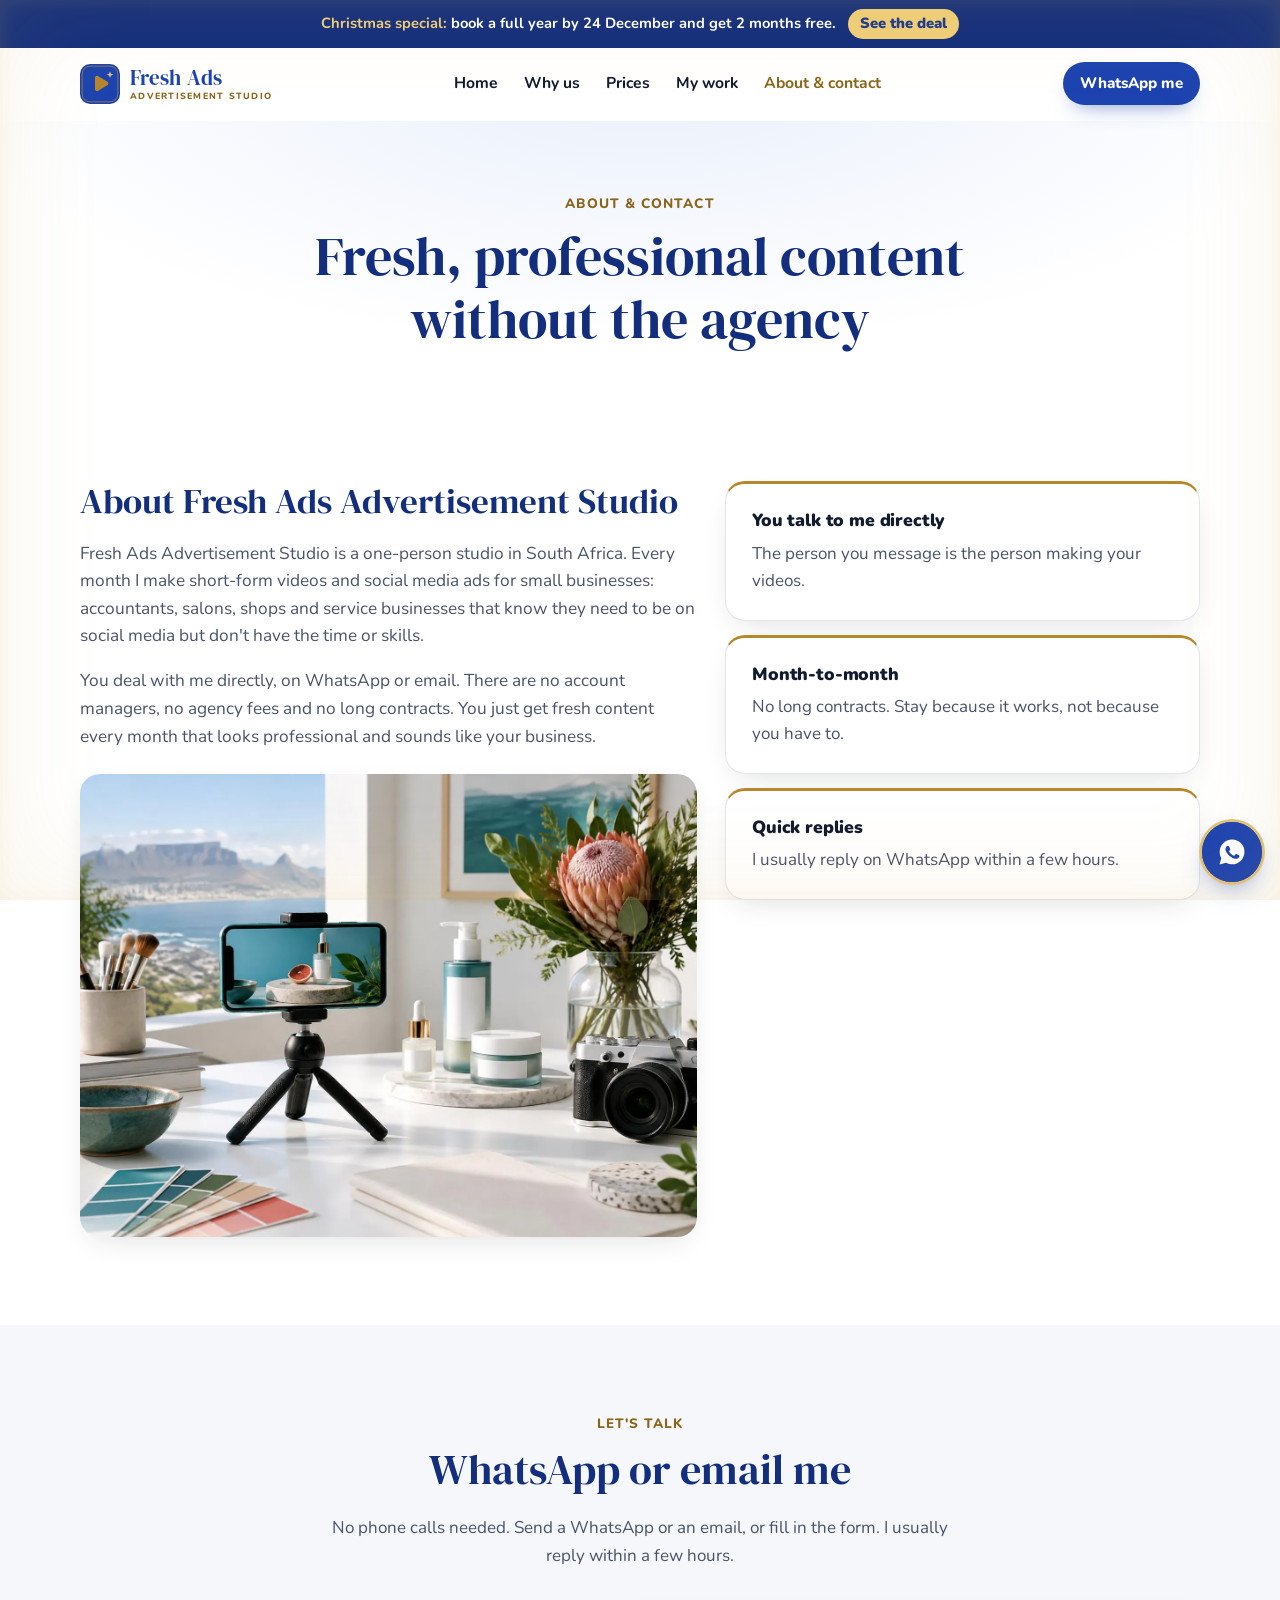
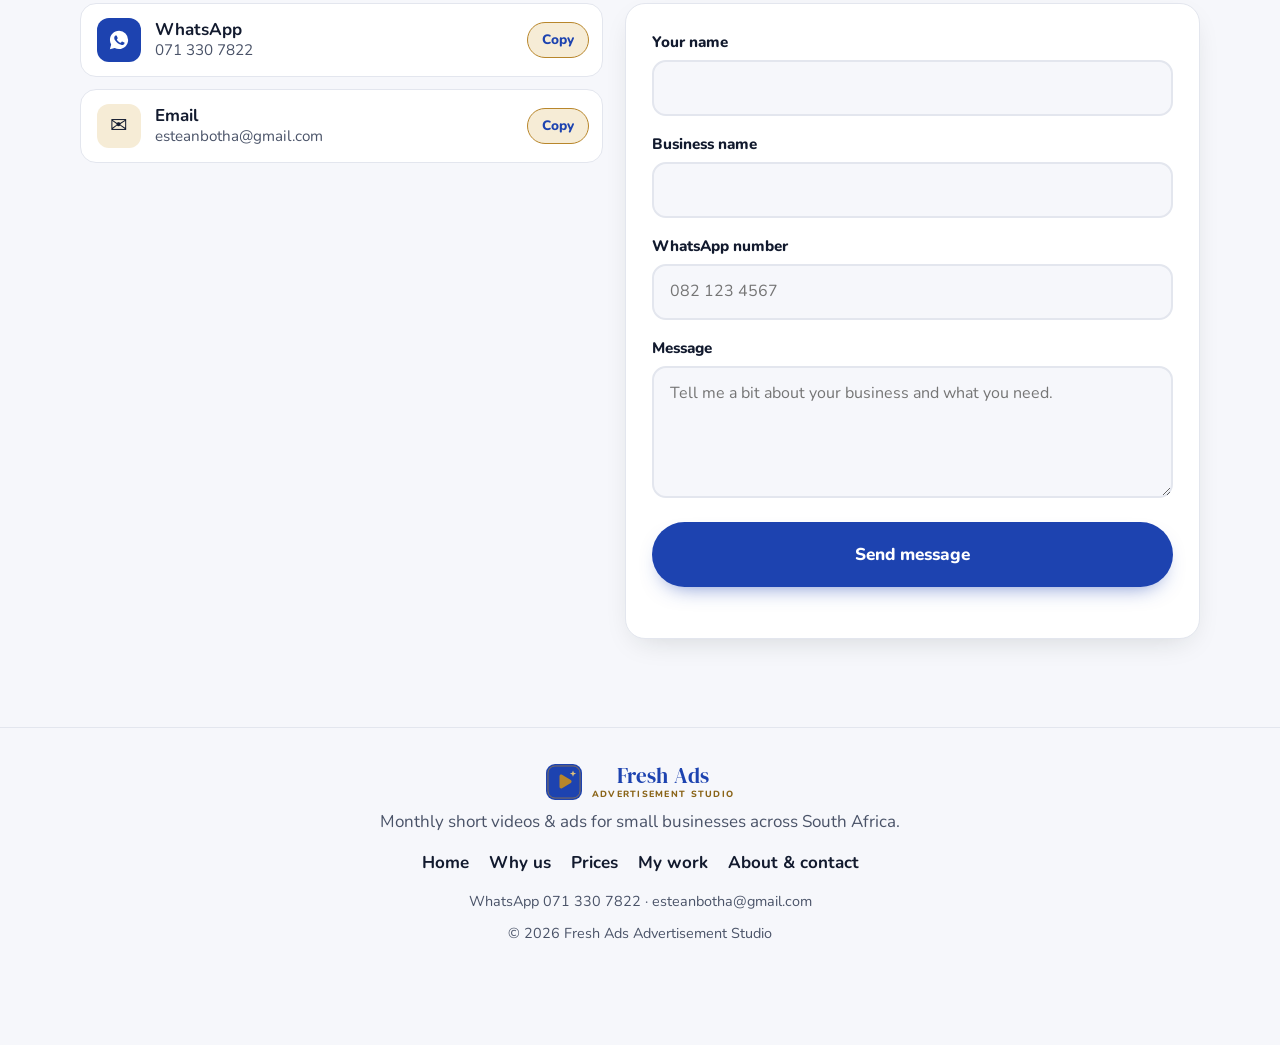
==== commit 78daf0d0: "Rename business to Fresh Ads Advertisement Studio Page titles, text, WhatsApp messages, header and f" ====
--- a/contact.html
+++ b/contact.html
@@ -3,13 +3,13 @@
 <head>
   <meta charset="utf-8">
   <meta name="viewport" content="width=device-width, initial-scale=1">
-  <title>About &amp; Contact | Fresh Ads Studio</title>
-  <meta name="description" content="About Fresh Ads Studio, a one-person studio making short-form videos and social media ads for small businesses in South Africa. Contact me on WhatsApp 071 330 7822 or by email.">
+  <title>About &amp; Contact | Fresh Ads Advertisement Studio</title>
+  <meta name="description" content="About Fresh Ads Advertisement Studio, a one-person studio making short-form videos and social media ads for small businesses in South Africa. Contact me on WhatsApp 071 330 7822 or by email.">
   <meta name="theme-color" content="#1d43b0">
   <link rel="icon" href="assets/favicon.svg" type="image/svg+xml">
 
   <meta property="og:type" content="website">
-  <meta property="og:title" content="Fresh Ads Studio | Monthly Ads &amp; Video Content for Small Businesses">
+  <meta property="og:title" content="Fresh Ads Advertisement Studio | Monthly Ads &amp; Video Content for Small Businesses">
   <meta property="og:description" content="Fresh, professional ads and short videos for your business, every month.">
   <meta property="og:image" content="assets/videos/its-all-accounting-showreel.jpg">
   <meta property="og:locale" content="en_ZA">
@@ -29,9 +29,9 @@
   <!-- ============ HEADER ============ -->
   <header class="site-header">
     <div class="container header-inner">
-      <a href="index.html" class="brand" aria-label="Fresh Ads Studio home">
+      <a href="index.html" class="brand" aria-label="Fresh Ads Advertisement Studio home">
         <img src="assets/favicon.svg" alt="" width="40" height="40">
-        <span class="wordmark"><span class="wm-main">Fresh Ads</span><span class="wm-sub">Studio</span></span>
+        <span class="wordmark"><span class="wm-main">Fresh Ads</span><span class="wm-sub">Advertisement Studio</span></span>
       </a>
       <nav class="main-nav" aria-label="Main">
         <a href="index.html">Home</a>
@@ -66,8 +66,8 @@
     <section class="section about" id="about" aria-labelledby="about-title">
       <div class="container about-grid">
         <div class="about-copy">
-          <h2 id="about-title">About Fresh Ads Studio</h2>
-          <p>Fresh Ads Studio is a one-person studio in South Africa. Every month I make short-form videos and social media ads for small businesses: accountants, salons, shops and service businesses that know they need to be on social media but don't have the time or skills.</p>
+          <h2 id="about-title">About Fresh Ads Advertisement Studio</h2>
+          <p>Fresh Ads Advertisement Studio is a one-person studio in South Africa. Every month I make short-form videos and social media ads for small businesses: accountants, salons, shops and service businesses that know they need to be on social media but don't have the time or skills.</p>
           <p>You deal with me directly, on WhatsApp or email. There are no account managers, no agency fees and no long contracts. You just get fresh content every month that looks professional and sounds like your business.</p>
           <figure class="about-photo">
             <img src="assets/photos/studio-setup.webp" alt="Phone on a small tripod filming a skincare product on a styled table, with a camera, colour swatches, a protea and Table Mountain in the background" width="1400" height="1073" loading="lazy">
@@ -135,7 +135,7 @@
     <div class="container footer-inner">
       <a href="index.html" class="brand">
         <img src="assets/favicon.svg" alt="" width="36" height="36">
-        <span class="wordmark"><span class="wm-main">Fresh Ads</span><span class="wm-sub">Studio</span></span>
+        <span class="wordmark"><span class="wm-main">Fresh Ads</span><span class="wm-sub">Advertisement Studio</span></span>
       </a>
       <p>Monthly short videos &amp; ads for small businesses across South Africa.</p>
       <nav class="footer-nav" aria-label="Footer">
@@ -146,7 +146,7 @@
         <a href="contact.html">About &amp; contact</a>
       </nav>
       <p class="small">WhatsApp <span class="js-phone">071 330 7822</span> · <span class="js-email-text">esteanbotha@gmail.com</span></p>
-      <p class="small">© <span id="year">2026</span> Fresh Ads Studio</p>
+      <p class="small">© <span id="year">2026</span> Fresh Ads Advertisement Studio</p>
     </div>
   </footer>
 
--- a/styles.css
+++ b/styles.css
@@ -543,3 +543,24 @@
 .wa-float { box-shadow: 0 0 0 3px var(--gold-light), 0 12px 26px -8px rgba(29, 67, 176, .55); }
 .cl-icon.wa { background: var(--primary); color: #fff; }
 .xmas-deal::before { background: repeating-linear-gradient(90deg, var(--gold-light) 0 10px, transparent 10px 30px, #ffffff 30px 40px, transparent 40px 60px); }
+
+/* ---------- Shiny gold ring around the Plus package ---------- */
+.price-card.featured, .mini-price.featured {
+  border: 3px solid transparent;
+  background:
+    linear-gradient(#fff, #fff) padding-box,
+    linear-gradient(115deg, #8a6418 0%, #b8862b 22%, #f6e2a8 42%, #fff7dc 50%, #f6e2a8 58%, #b8862b 78%, #8a6418 100%) border-box;
+  background-size: 100% 100%, 250% 250%;
+  box-shadow: 0 0 0 1px rgba(184, 134, 43, .25), 0 0 26px -2px rgba(214, 170, 80, .55), 0 24px 50px -24px rgba(29, 67, 176, .4);
+  animation: goldShine 4.5s ease-in-out infinite;
+}
+@keyframes goldShine {
+  0%, 100% { background-position: 0 0, 0% 50%; }
+  50% { background-position: 0 0, 100% 50%; }
+}
+@media (prefers-reduced-motion: reduce) {
+  .price-card.featured, .mini-price.featured { animation: none; }
+}
+
+/* full name in the wordmark */
+.wm-sub { letter-spacing: .14em; font-size: .56rem; white-space: nowrap; }
